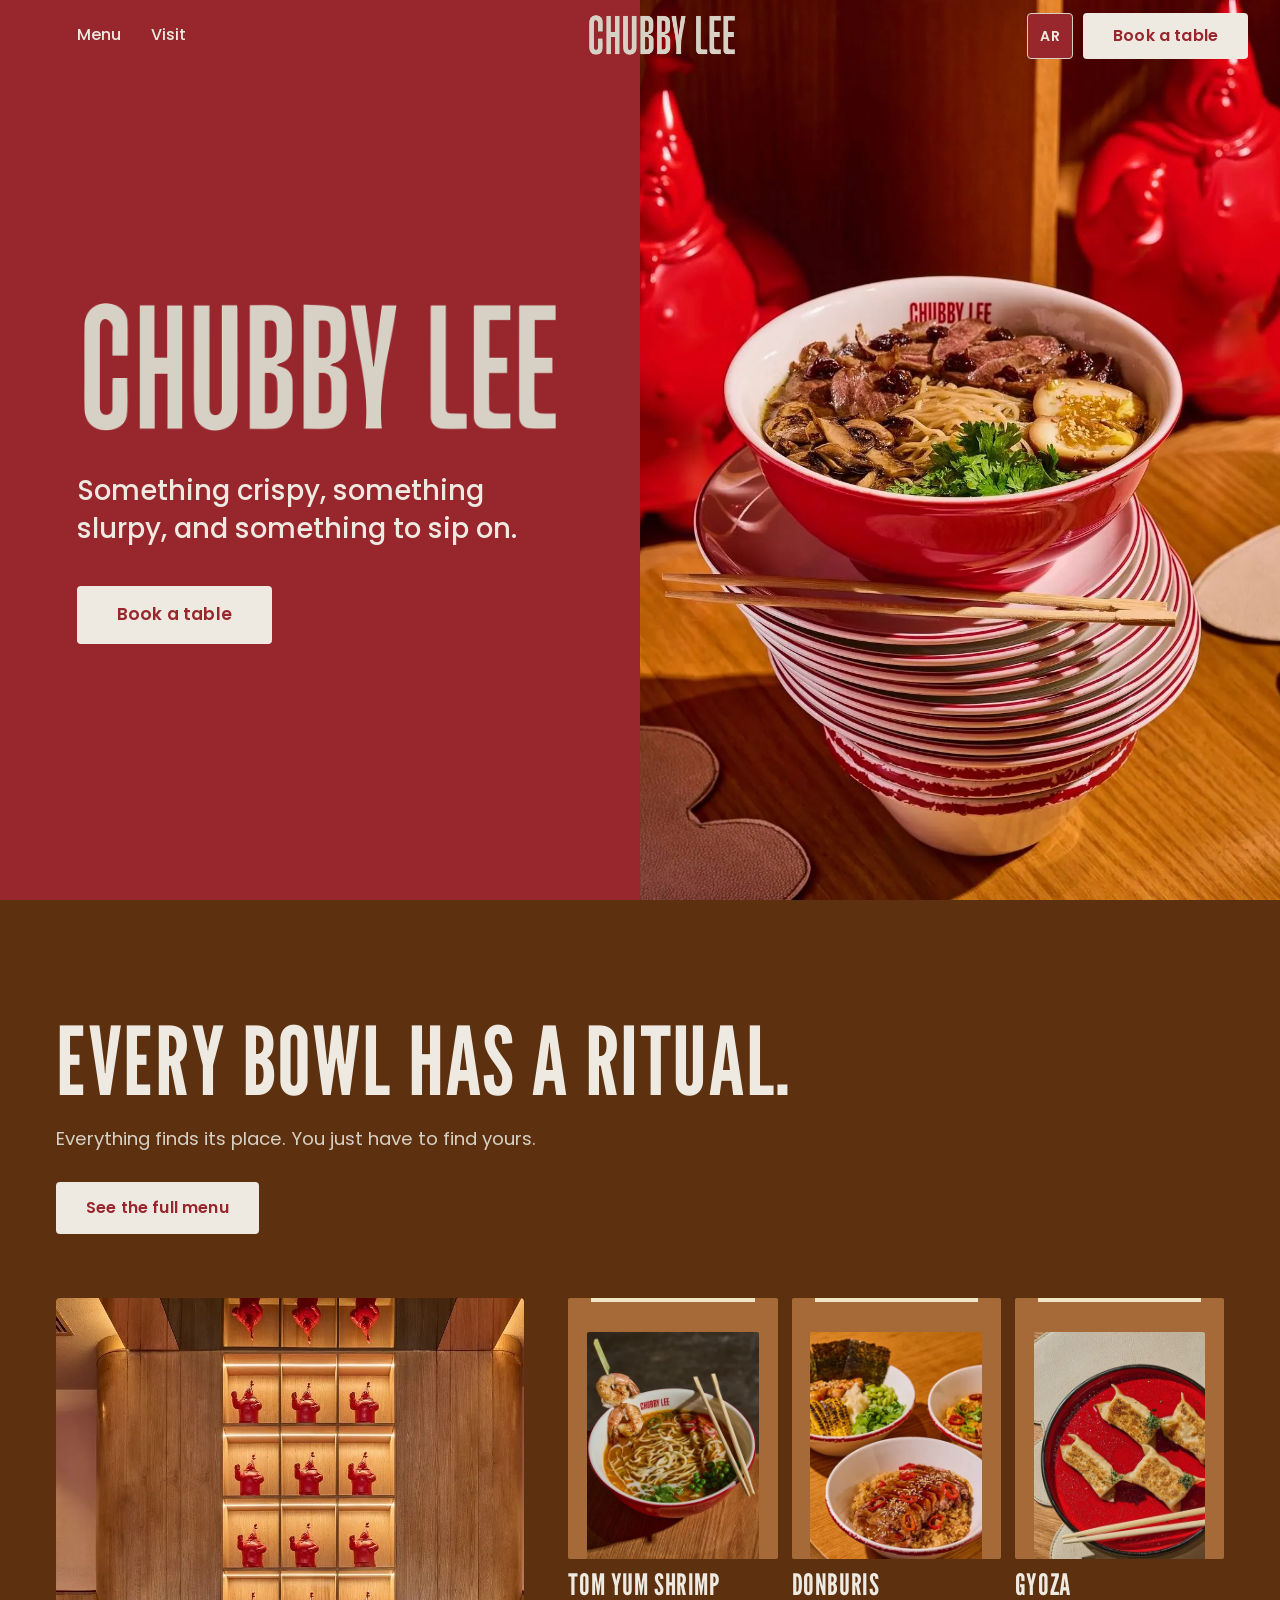
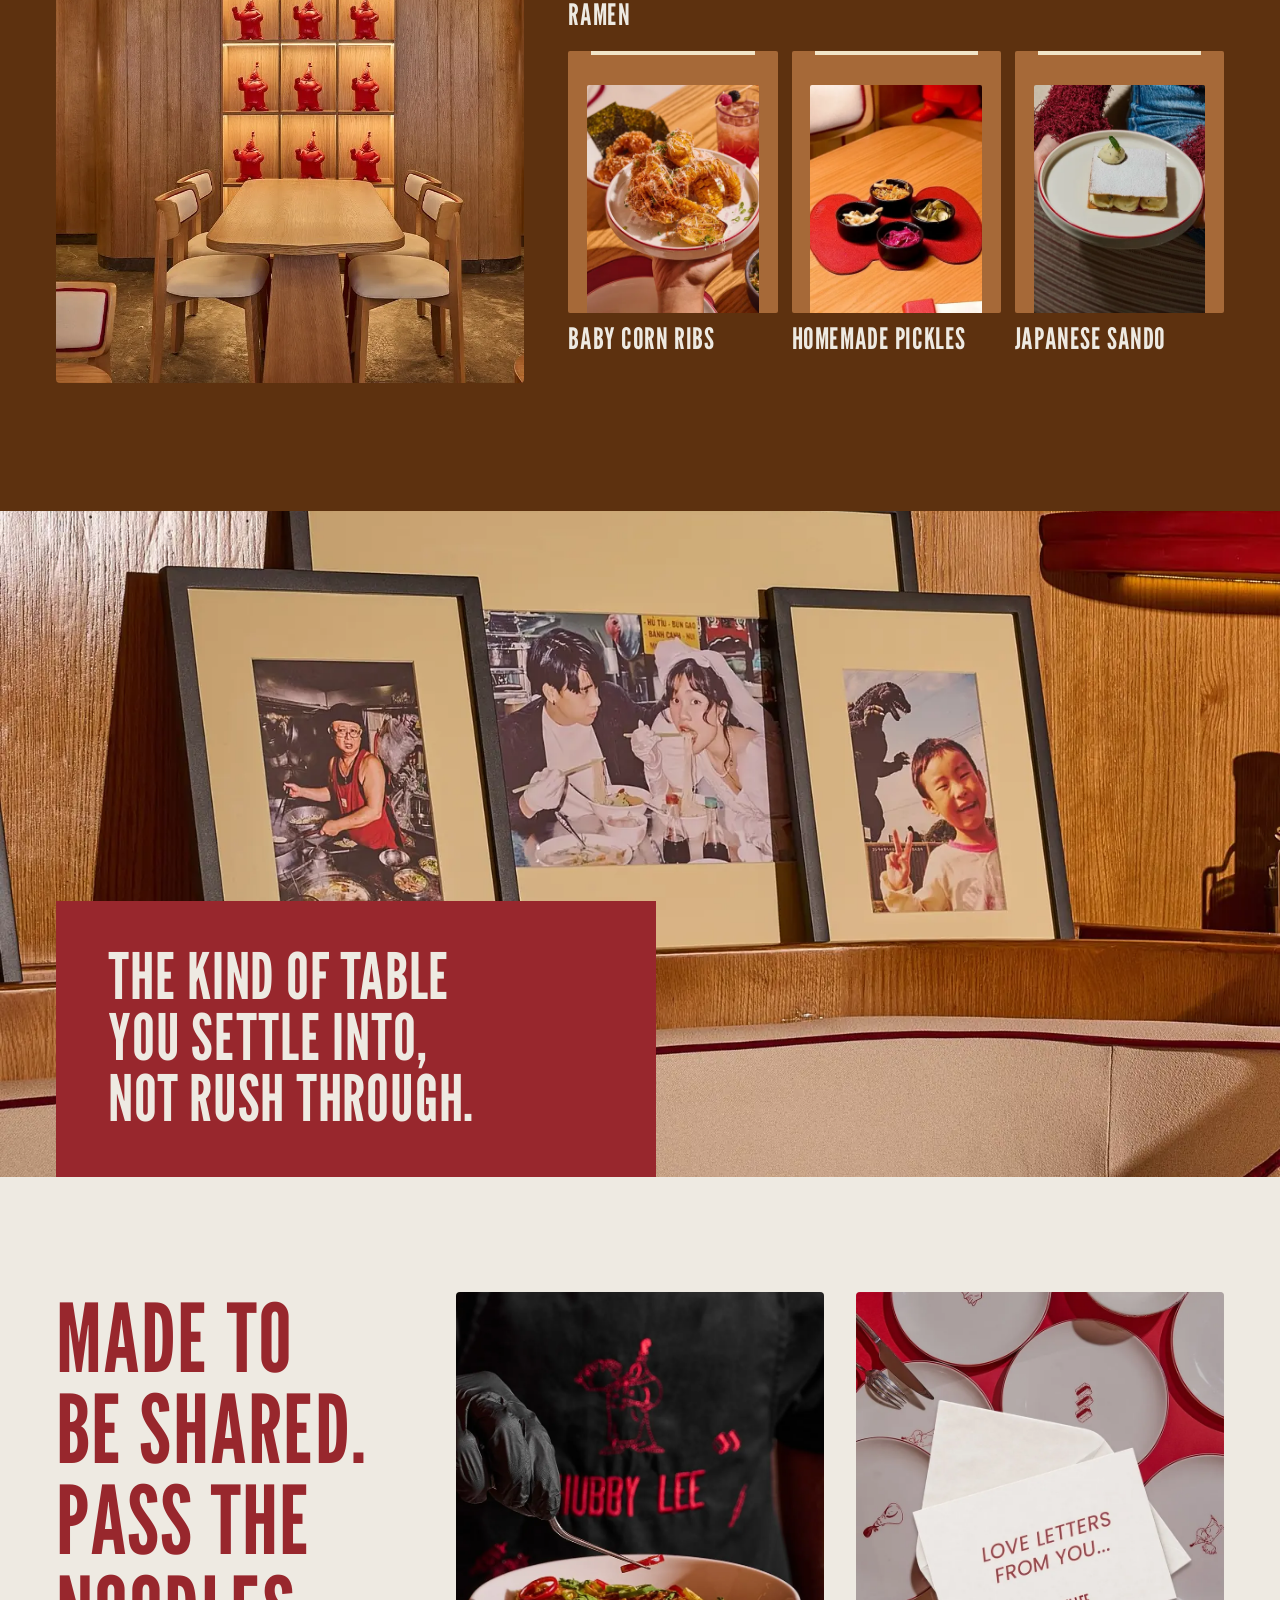
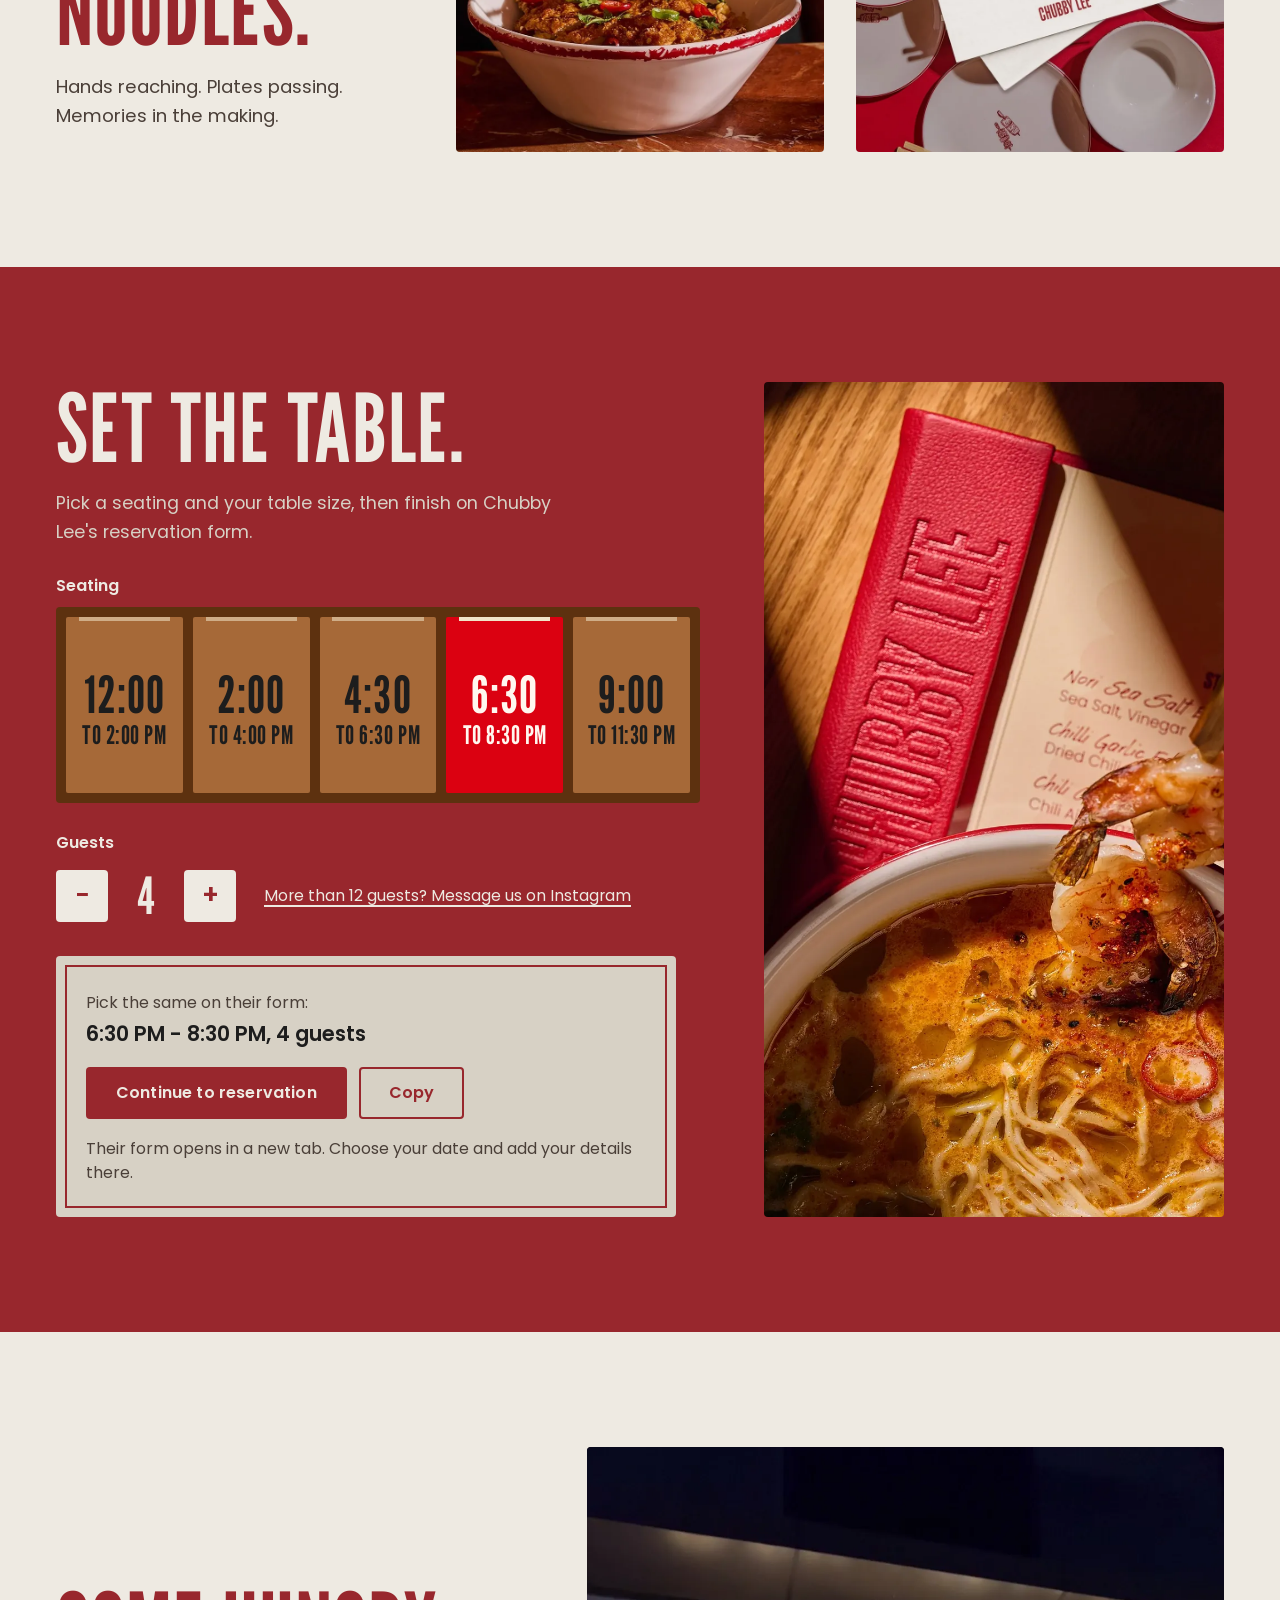
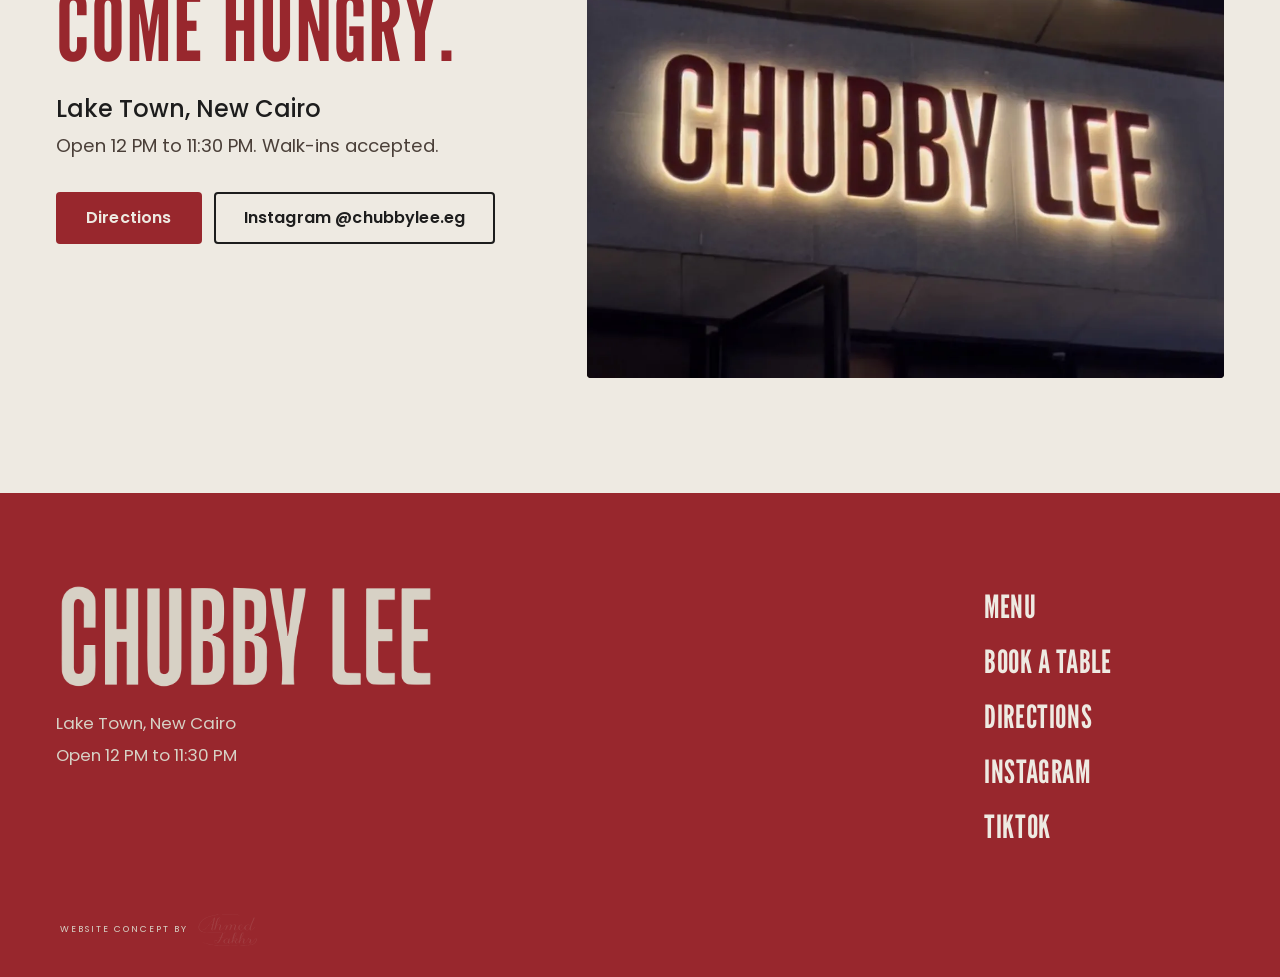
==== index.html @ 0c19d3e8 "Chubby Lee website concept Co-Authored-By: Claude Opus 5.5 <noreply@anthropic.com> Claude-Session: h" ====
<!doctype html>
<html lang="en">
<head>
<meta charset="utf-8">
<meta name="viewport" content="width=device-width,initial-scale=1,minimum-scale=1">
<title>Chubby Lee | Asian restaurant in Lake Town, New Cairo</title>
<meta name="description" content="Ramen, donburis, gyoza and more beside a lit wall of red figurines in Lake Town, New Cairo. See the menu and book a table.">
<meta name="theme-color" content="#98272D">
<link rel="canonical" href="https://ahmedfakhr1.github.io/chubbylee-preview/">
<link rel="icon" href="img/icon.png" type="image/png">
<link rel="apple-touch-icon" href="img/apple-touch-icon.png">
<meta property="og:type" content="website">
<meta property="og:site_name" content="Chubby Lee">
<meta property="og:title" content="Chubby Lee | Asian restaurant in Lake Town, New Cairo">
<meta property="og:description" content="Ramen, donburis, gyoza and more beside a lit wall of red figurines in Lake Town, New Cairo. See the menu and book a table.">
<meta property="og:url" content="https://ahmedfakhr1.github.io/chubbylee-preview/">
<meta property="og:image" content="https://ahmedfakhr1.github.io/chubbylee-preview/img/og.jpg">
<meta property="og:image:width" content="1200">
<meta property="og:image:height" content="630">
<meta name="twitter:card" content="summary_large_image">
<link rel="preload" href="fonts/caveat-2ddf82.woff2" as="font" type="font/woff2" crossorigin>
<link rel="preload" href="fonts/league-gothic-f94aa8.woff2" as="font" type="font/woff2" crossorigin>
<link rel="preload" href="fonts/poppins-178956.woff2" as="font" type="font/woff2" crossorigin>
<link rel="preload" href="fonts/poppins-5a6413.woff2" as="font" type="font/woff2" crossorigin>
<link rel="preload" href="fonts/poppins-fd1924.woff2" as="font" type="font/woff2" crossorigin>
<link rel="preload" as="image" href="img/hero.webp" type="image/webp" fetchpriority="high">
<script type="application/ld+json">{"@context": "https://schema.org", "@type": "Restaurant", "name": "Chubby Lee", "description": "Asian restaurant in Lake Town, New Cairo, built around a lit wall of red figurines. Ramen, donburis, gyoza, sandos and desserts.", "url": "https://ahmedfakhr1.github.io/chubbylee-preview/", "image": "https://ahmedfakhr1.github.io/chubbylee-preview/img/og.jpg", "logo": "https://ahmedfakhr1.github.io/chubbylee-preview/img/logo-red.png", "servesCuisine": "Asian", "hasMenu": "https://ahmedfakhr1.github.io/chubbylee-preview/menu.html", "acceptsReservations": "https://linktr.ee/ChubbyLeeEg", "address": {"@type": "PostalAddress", "streetAddress": "Lake Town", "addressLocality": "New Cairo", "addressCountry": "EG"}, "geo": {"@type": "GeoCoordinates", "latitude": 30.02664, "longitude": 31.53906}, "hasMap": "https://maps.app.goo.gl/s7n27jjWuFKzt7Va6", "sameAs": ["https://www.instagram.com/chubbylee.eg/", "https://www.tiktok.com/@chubbylee.eg", "https://linktr.ee/ChubbyLeeEg"]}</script>
<style>html.fl body{opacity:0}body{transition:opacity .25s ease}</style>
<link rel="stylesheet" href="fonts.css?v=1">
<link rel="stylesheet" href="site.css?v=1">
<script>(function(){var d=document,h=d.documentElement;h.classList.add("fl","js");var done=function(){h.classList.remove("fl")};setTimeout(done,1200);if(d.fonts&&d.fonts.load){Promise.all(["1em \"League Gothic\"", "400 1em Poppins", "500 1em Poppins", "600 1em Poppins", "600 1em Caveat"].map(function(f){return d.fonts.load(f)})).then(done,done)}else{done()}})();</script>
<script src="app.js?v=1" defer></script>
</head>
<body class="home" id="top">
<a class="skip" href="#main">Skip to content</a>
<header class="hdr hdr-home" id="hdr">
  <div class="hdr-in">
    <nav class="hdr-nav" aria-label="Main">
      <a href="menu.html">Menu</a>
      <a href="#visit">Visit</a>
    </nav>
    <a class="hdr-logo" href="#top" aria-label="Chubby Lee, home"><img src="img/logo-cream.png" alt="Chubby Lee" width="1100" height="321"></a>
    <div class="hdr-end">
      <button class="chip-btn ar-btn" type="button" aria-haspopup="dialog">AR</button>
      <a class="btn btn-cream hdr-book" href="#book">Book a table</a>
      <button class="chip-btn burger" type="button" aria-label="Open menu" aria-expanded="false" aria-controls="drawer"><span></span><span></span><span></span></button>
    </div>
  </div>
</header>
<div class="drawer" id="drawer" inert aria-label="Menu">
  <button class="chip-btn drawer-x" type="button" aria-label="Close menu">&times;</button>
  <nav class="drawer-nav" aria-label="Menu links">
    <a href="menu.html">Menu</a>
    <a href="#book">Book a table</a>
    <a href="#visit">Visit</a>
    <a href="https://maps.app.goo.gl/s7n27jjWuFKzt7Va6" target="_blank" rel="noopener">Directions</a>
    <a href="https://www.instagram.com/chubbylee.eg/" target="_blank" rel="noopener">Instagram</a>
  </nav>
</div>
<dialog class="ar-dialog" id="ar-dialog" aria-labelledby="ar-msg">
  <p id="ar-msg">Arabic is not in this preview, it will be live in the final version.</p>
  <button class="btn btn-brick" type="button" data-close>OK</button>
</dialog>

<main id="main">

<section class="hero" aria-label="Chubby Lee">
  <div class="hero-copy">
    <h1 class="hero-h1"><img class="hero-logo" src="img/logo-cream.png" alt="Chubby Lee" width="1100" height="321"></h1>
    <p class="hero-line">Something crispy, something slurpy, and something to sip on.</p>
    <a class="btn btn-cream" href="#book">Book a table</a>
  </div>
  <div class="hero-photo"><img src="img/hero.webp" alt="Beef Ramen in a red Chubby Lee bowl on a stack of plates, between two red figurines" width="1152" height="1440" fetchpriority="high"></div>
</section>

<section class="wall" id="wall" aria-labelledby="wall-h">
  <div class="wrap">
    <div class="wall-head">
      <h2 id="wall-h">Every bowl has a ritual.</h2>
      <p>Everything finds its place. You just have to find yours.</p>
      <a class="btn btn-cream" href="menu.html">See the full menu</a>
    </div>
    <div class="wall-grid">
      <figure class="wall-photo"><img src="img/wall.webp" alt="The tall oak shelf wall, a red figurine lit in every cubby, above a long oak table" width="840" height="1200" loading="lazy"></figure>
      <div class="shelf" id="shelf">
      <a class="cubby" href="menu.html#ramens" style="--i:0">
        <span class="cubby-box"><img src="img/cubby-ramen.webp" alt="Tom Yum Shrimp Ramen in a red Chubby Lee bowl" width="400" height="500" loading="lazy"><i class="led" aria-hidden="true"></i></span>
        <span class="cubby-name">Tom Yum Shrimp Ramen</span>
      </a>
      <a class="cubby" href="menu.html#donburis" style="--i:1">
        <span class="cubby-box"><img src="img/cubby-donburi.webp" alt="Three donburis in red-rimmed bowls" width="400" height="500" loading="lazy"><i class="led" aria-hidden="true"></i></span>
        <span class="cubby-name">Donburis</span>
      </a>
      <a class="cubby" href="menu.html#gyoza" style="--i:2">
        <span class="cubby-box"><img src="img/cubby-gyoza.webp" alt="Seared gyoza on a red plate" width="400" height="500" loading="lazy"><i class="led" aria-hidden="true"></i></span>
        <span class="cubby-name">Gyoza</span>
      </a>
      <a class="cubby" href="menu.html#starters" style="--i:3">
        <span class="cubby-box"><img src="img/cubby-corn.webp" alt="Baby Corn Ribs with parmesan" width="400" height="500" loading="lazy"><i class="led" aria-hidden="true"></i></span>
        <span class="cubby-name">Baby Corn Ribs</span>
      </a>
      <a class="cubby" href="menu.html#pickles" style="--i:4">
        <span class="cubby-box"><img src="img/cubby-pickles.webp" alt="Four homemade pickles on a red placemat" width="400" height="500" loading="lazy"><i class="led" aria-hidden="true"></i></span>
        <span class="cubby-name">Homemade Pickles</span>
      </a>
      <a class="cubby" href="menu.html#desserts" style="--i:5">
        <span class="cubby-box"><img src="img/cubby-sando.webp" alt="The Japanese Sando on a red-rimmed plate" width="400" height="500" loading="lazy"><i class="led" aria-hidden="true"></i></span>
        <span class="cubby-name">Japanese Sando</span>
      </a>
      </div>
    </div>
  </div>
</section>

<section class="band" aria-labelledby="band-h">
  <img src="img/band.webp" alt="A cream banquette piped in red, with framed family photos on the oak ledge above it" width="1600" height="1001" loading="lazy">
  <div class="band-quote"><h2 id="band-h">The kind of table you settle into, not rush through.</h2></div>
</section>

<section class="pair" aria-labelledby="pair-h">
  <div class="wrap pair-grid">
    <div class="pair-text">
      <h2 id="pair-h">Made to be shared. Pass the noodles.</h2>
      <p>Hands reaching. Plates passing. Memories in the making.</p>
    </div>
    <figure><img src="img/pair-apron.webp" alt="A chef in a black apron with the red embroidered mascot, plating a donburi in a red-rimmed bowl" width="830" height="1037" loading="lazy"></figure>
    <figure><img src="img/pair-plates.webp" alt="White red-rimmed plates with the line-drawn mascot on a red cloth, and a printed Chubby Lee card" width="830" height="1038" loading="lazy"></figure>
  </div>
</section>

<section class="book" id="book" aria-labelledby="book-h">
  <div class="wrap book-grid">
    <figure class="book-photo"><img src="img/book.webp" alt="Tom Yum Shrimp Ramen beside the red leather Chubby Lee menu" width="880" height="1498" loading="lazy"></figure>
    <div class="book-main">
      <h2 id="book-h">Set the table.</h2>
      <p class="book-lead">Pick a seating and your table size, then finish on Chubby Lee's reservation form.</p>

      <p class="field-label" id="seat-label">Seating</p>
      <div class="seats" role="radiogroup" aria-labelledby="seat-label" id="seats">
        <button class="seat" type="button" role="radio" aria-checked="false" tabindex="-1" data-seat="12:00 PM - 2:00 PM"><i class="led" aria-hidden="true"></i><span class="seat-a">12:00</span><span class="seat-b">to 2:00 PM</span></button>
        <button class="seat" type="button" role="radio" aria-checked="false" tabindex="-1" data-seat="2:00 PM - 4:00 PM"><i class="led" aria-hidden="true"></i><span class="seat-a">2:00</span><span class="seat-b">to 4:00 PM</span></button>
        <button class="seat" type="button" role="radio" aria-checked="false" tabindex="-1" data-seat="4:30 PM - 6:30 PM"><i class="led" aria-hidden="true"></i><span class="seat-a">4:30</span><span class="seat-b">to 6:30 PM</span></button>
        <button class="seat" type="button" role="radio" aria-checked="true" tabindex="0" data-seat="6:30 PM - 8:30 PM"><i class="led" aria-hidden="true"></i><span class="seat-a">6:30</span><span class="seat-b">to 8:30 PM</span></button>
        <button class="seat" type="button" role="radio" aria-checked="false" tabindex="-1" data-seat="9:00 PM - 11:30 PM"><i class="led" aria-hidden="true"></i><span class="seat-a">9:00</span><span class="seat-b">to 11:30 PM</span></button>
      </div>

      <div class="guest-row">
        <p class="field-label" id="guest-label">Guests</p>
        <div class="stepper" role="group" aria-labelledby="guest-label">
          <button type="button" class="step" id="g-minus" aria-label="Fewer guests">&minus;</button>
          <output id="g-out" aria-live="polite">4</output>
          <button type="button" class="step" id="g-plus" aria-label="More guests">+</button>
        </div>
        <a class="dm-link" href="https://ig.me/m/chubbylee.eg" target="_blank" rel="noopener">More than 12 guests? Message us on Instagram</a>
      </div>

      <div class="summary">
        <p class="summary-lead">Pick the same on their form:</p>
        <p class="summary-pick"><strong id="sum">6:30 PM - 8:30 PM, 4 guests</strong></p>
        <div class="summary-actions">
          <a class="btn btn-brick" id="go" href="https://linktr.ee/ChubbyLeeEg" target="_blank" rel="noopener">Continue to reservation</a>
          <button class="btn btn-line" id="copy" type="button">Copy</button>
        </div>
        <p class="summary-note">Their form opens in a new tab. Choose your date and add your details there.</p>
      </div>
    </div>
  </div>
</section>

<section class="visit" id="visit" aria-labelledby="visit-h">
  <div class="wrap visit-grid">
    <div class="visit-text">
      <h2 id="visit-h">Come hungry.</h2>
      <p class="visit-where">Lake Town, New Cairo</p>
      <p class="visit-hours">Open 12 PM to 11:30 PM. Walk-ins accepted.</p>
      <div class="visit-actions">
        <a class="btn btn-brick" href="https://maps.app.goo.gl/s7n27jjWuFKzt7Va6" target="_blank" rel="noopener">Directions</a>
        <a class="btn btn-line-dark" href="https://www.instagram.com/chubbylee.eg/" target="_blank" rel="noopener">Instagram @chubbylee.eg</a>
      </div>
    </div>
    <figure class="visit-photo"><img src="img/visit.webp" alt="The back-lit Chubby Lee sign over the entrance at night" width="1154" height="952" loading="lazy"></figure>
  </div>
</section>

</main>
<footer class="foot" id="foot">
  <div class="wrap foot-in">
    <div class="foot-top">
    <div class="foot-brand">
      <img class="foot-logo" src="img/logo-cream.png" alt="Chubby Lee" width="1100" height="321" loading="lazy">
      <p class="foot-line">Lake Town, New Cairo</p>
      <p class="foot-line">Open 12 PM to 11:30 PM</p>
    </div>
    <nav class="foot-links" aria-label="Footer">
      <a href="menu.html">Menu</a>
      <a href="index.html#book">Book a table</a>
      <a href="https://maps.app.goo.gl/s7n27jjWuFKzt7Va6" target="_blank" rel="noopener">Directions</a>
      <a href="https://www.instagram.com/chubbylee.eg/" target="_blank" rel="noopener">Instagram</a>
      <a href="https://www.tiktok.com/@chubbylee.eg" target="_blank" rel="noopener">TikTok</a>
    </nav>
    </div>
    <p class="credit"><a class="sig" href="https://ahmedfakhr1.github.io/" rel="noopener" title="Website concept by Ahmed Fakhreldin"><span class="sig-by">Website concept by</span><span class="sr">Ahmed Fakhreldin</span><svg viewBox="-16 -123 301 172" aria-hidden="true" focusable="false"><defs><mask id="sig-pen" maskUnits="userSpaceOnUse" x="-80" y="-180" width="760" height="300"><g class="pen"><path pathLength="1" style="animation-delay:0.10s;animation-duration:0.32s" d="M8.2 -39l2 1.2 1.2 0.4 1.4 0.1 1.6-0.3 1.7-0.7 2-1.2 5.2-4.7 7-8 8.4-10.2 8.6-11 16.8-22.7 1.8-2 0.9-0.2 -0.1 1.7 -1.2 6.4 -3.2 14.3 -2.4 10.5 -5.3 21.1 -0.4 2.1 -0.1 2.6 0.6 1.9 1.5 1 1.1 0.1 2.6-0.4 1.5-0.8 3.2-2.7 4.9-5.5"/><path pathLength="1" style="animation-delay:0.50s;animation-duration:0.05s" d="M35.4 -60.5l6.3-1.4 7.3-1 7-0.4 6.6 0.3"/><path pathLength="1" style="animation-delay:0.64s;animation-duration:0.51s" d="M70.1 -51.5l11.6-15.7 6.3-9.3 3.1-5.2 2.8-6.3 1.6-5.6 0-2.1 -0.4-1.7 -0.8-1.3 -1.4-0.5 -1.9 0.2 -2.2 1.1 -2 1.6 -1.7 2 -1.4 2.5 -1.4 3.4 -3.2 9.4 -3.6 12.8 -3.9 16.2 -1.6 7.5 -0.3 2.9 5.3-10.1 4.2-5.8 2.6-3.1 2.5-2.3 2.4-1.4 2.3-0.9 2.3-0.4 2.3 0 1.8 0.4 1.3 0.9 0.9 1.3 0.4 1.7 -0.1 2.1 -0.5 2.6 -3.4 9.2 -0.6 2.6 0 2.1 0.4 1.7 0.8 1.3 1.1 0.9 1.1 0.4 1.2 0 1.6-0.4 4.3-2 3.2-2.3 3.7-4.3 10.3-13.2 2.5-2.3 2.5-1.4 2-0.6 1.5 0.3 1.1 1 0.6 1.2 0.1 1.1 -0.3 1.6 -3.8 11.2 -4.2 10.1"/><path pathLength="1" style="animation-delay:1.22s;animation-duration:0.12s" d="M127 -45.5l4.4-6.9 2.3-3.1 2.6-3.1 2.5-2.3 2.4-1.4 2.4-0.9 2.3-0.4 2.2 0 1.8 0.4 1.4 0.9 0.8 1.1 0.5 1.2 0 1.1 -3 9.6 -5.3 12.9"/><path pathLength="1" style="animation-delay:1.42s;animation-duration:0.17s" d="M148.2 -45.5l4.4-6.9 4.9-6.2 2.5-2.3 2.4-1.4 2.4-0.9 2.3-0.4 2.2 0 1.8 0.4 1.4 0.9 0.8 1.3 0.4 1.7 0 2.1 -0.6 2.6 -3.4 9.2 -0.5 2.6 -0.1 2.1 0.4 1.7 0.9 1.3 1 0.9 1.1 0.4 1.2 0 1.6-0.4 4.3-2 1.8-1.2 1.4-1.1 1.6-1.7 6.9-8.7"/><path pathLength="1" style="animation-delay:1.67s;animation-duration:0.18s" d="M193.4 -42.4l6.3-3.2 1.5-1.2 2.6-3 2.4-4.4 0.7-2.2 0.2-2.3 -0.3-1.8 -0.7-1.4 -1-1 -1.1-0.6 -2.6 0.1 -4.2 1.9 -2 1.6 -1.6 1.9 -1.2 2.5 -0.9 2.8 -0.5 6.4 0.5 2.7 0.9 2.3 1.4 1.8 1.8 1.4 2.2 1 2.2 0.6 2.3 0.1 2.3-0.2 4.6-1.8 3.5-2.3 1.4-1.4 7.5-9.4"/><path pathLength="1" style="animation-delay:1.93s;animation-duration:0.43s" d="M249.1 -54.5l-1.7-4.2 -1.3-1.8 -1.9-1.4 -2.2-1 -2.2-0.6 -4.5 0.1 -4.7 1.8 -3.5 2.3 -2.6 3 -2.4 4.4 -0.7 2.3 -0.2 2.3 0.2 2.2 0.6 2.3 1.1 2.1 1.5 1.7 2 1.3 2.2 0.9 2.2 0.4 2.3 0 2.3-0.4 2.4-0.9 2.3-1.3 1.8-1.7 1.5-2.1 3.3-6.8 20.5-46.9 -13.8 32.1 -1.4 4 -1.7 5.3 -2.2 9.4 -0.3 3.4 0.1 2.5 0.7 1.7 2.1 1.6 2.6-0.1 4.2-1.8 3.5-2.3 1.4-1.4 7.5-9.4"/><path pathLength="1" style="animation-delay:2.43s;animation-duration:0.74s" d="M193.3 -110.5l-6.7-2.7 -5.3-1.3 -7.1-1.1 -8.9-0.8 -11.2-0.6 -13.4-0.3 -14.7 0.2 -15.2 0.6 -15.7 1.1 -15.1 1.8 -14.3 2.4 -13.4 3 -11.9 3.4 -10.6 4 -9.5 4.7 -8.4 5.5 -7.4 6.4 -6 6.9 -4.7 7.5 -3.3 7.4 -2 6.2 -0.5 4.9 0.6 4.6 1.5 4.7 2.5 4.7 3.6 4 4.7 3 5.9 2.3 7.5 1.7 9.1 1.1 21.4 1.4 22.1 0.5 8.8 0 18.6-0.6 4.3 0.1 11.3 2 3.1 0.3 2.8-0.1 2.5-0.5 4.5-2"/><path pathLength="1" style="animation-delay:3.25s;animation-duration:0.19s" d="M109.7 -21.5l-7.4 18.7 -5 11.6 -2.4 4.9 -4.6 7.4 -2.2 2.7 -2.2 2 -2 1.5 -4.1 2.1 -2 0.5 -1.9 0.1 -2-0.2 -1.8-0.6 -1.8-1 -1.5-1.3 -1-1.7 -0.9-3.9 0-1.9 0.4-1.7 0.8-1.3 1-1 1.4-0.6 1.8-0.3 3.8 0.6 3.9 2"/><path pathLength="1" style="animation-delay:3.52s;animation-duration:0.04s" d="M89.3 1.7l23.2 0"/><path pathLength="1" style="animation-delay:3.64s;animation-duration:1.68s" d="M139.5 14.5l-1.4-3.5 -1.2-1.5 -1.6-1.2 -1.8-0.9 -1.9-0.5 -1.9-0.1 -4 0.9 -3.6 1.9 -2.4 2 -1.1 1.5 -2.1 3.7 -0.5 1.9 -0.2 2 0.7 3.8 0.9 1.8 1.3 1.5 1.7 1.1 3.8 1.1 1.9 0 4-1.1 1.9-1.1 1.6-1.5 1.2-1.8 5.8-12.4 1.1-1.8 -2.7 10.6 -0.4 3.1 0 2.5 0.4 1.6 0.9 1.1 0.9 0.6 0.9 0.2 2.6-0.6 3.7-1.8 2.6-2 1.5-1.7 11.1-14.5 8.7-12.5 2.9-4.7 3.4-7.8 0.6-2.3 0.2-2 -0.2-1.5 -0.6-1.2 -1-0.8 -1.5 0 -1.9 0.8 -1.8 1.2 -1.4 1.5 -1.3 2 -2.5 6 -2.8 9 -3.1 11.8 -3.3 14.2 -0.6 3.8 0.5-0.3 1.2-2.8 2.4-4.4 5.4-7.5 2.2-2.2 2.1-1.4 2-0.9 2-0.5 1.9-0.1 1.7 0.3 1.2 0.6 0.9 0.9 0.5 1.4 0 1.6 -0.4 1.9 -1.1 1.4 -1.8 1.1 -2.2 0.7 -2.6 0.4 -2.7 0.1 -1.1 0.3 2.3 2 1.3 1.9 2.3 6.7 0.9 1.1 0.9 0.6 1 0.2 1.1-0.1 1.5-0.5 3.6-1.8 1.5-1 2.6-2.7 8.6-11.1 5.5-7.5 7.5-11 3.6-7.3 1.6-4.9 0.2-2 -0.2-1.5 -0.6-1.2 -1.1-0.8 -1.4 0 -1.9 0.8 -1.8 1.2 -1.5 1.5 -1.2 2 -1.2 2.7 -2.7 7.4 -3 10.4 -3.2 13.3 -2.3 11 0.6-0.3 2.4-5.2 2.6-4.2 4-5.3 2.1-2.2 2.1-1.4 2-0.9 2-0.5 2-0.1 1.6 0.3 1.3 0.6 0.9 0.9 0.4 1.4 0.1 1.6 -0.3 2.1 -0.7 2.4 -2.2 5.4 -0.7 4.3 0.2 1.5 0.6 1.2 0.8 0.9 1 0.5 2.2-0.1 1.6-0.6 3.6-1.9 2.5-2.2 8.2-10.4 6.4-9 0.5 0 -0.1 1.4 0.6 1.5 1.8 0.7 2.6 0.1 2.2 0.4 1.4 0.7 0.7 1.1 0.3 1.5 0 1.8 -1.3 4.7 -2 4.9 -0.4 2.4 1.1 2 0.9 0.7 1 0.4 1 0 3.1-1.1 3.5-2 1.1-0.9 3.2-3.6 7.8-10.4 3.6-3.6 1.8-1.2 1.7-0.5 1.7 0 1.3 0.6 0.8 1.3 0.4 1.8 -0.2 2.4 -0.9 2.8 -1.6 3.5 -2.6 4.3 -3.6 4.8 -4.6 4 -5.8 2.9 -7.4 2.1 -9.5 1.7 -11.8 1.3 -12 1 -22.3 1.3 -15 0.3 -19.5 0 -41.7-0.7 -17.8-0.7 -16-0.9 -14.4-1.1 -12.7-1.3 -11.4-1.6 -10.4-1.7 -9.1-1.9 -8.1-2.1 -14.5-4.8"/></g></mask><g id="sig-ink"><path d="M7.8 -38.4l0 0.5 0.6 0.6 1.4-2.2 -0.7-0.3 -0.5 0.2zM8.2 -37.5l1 0.5 1.5 0.3 0.5-1.7 -1.6-1.2zM10.2 -36.7l3.2-0.1 -0.2-1.2 -1.3-0.1 -1-0.5zM12.8 -36.7l1.7-0.3 1.9-0.8 -0.6-1 -1.6 0.6 -1.4 0.2zM15.8 -37.5l2.6-1.5 1.6-1.2 -0.8-0.9 -2.1 1.5 -1.8 1zM19.2 -39.5l2.5-2.3 3.1-3.2 -0.9-0.8 -5.5 5.3zM23.7 -43.8l7.1-8.1 -0.9-0.7 -7.1 8zM29.5 -50.4l8.2-9.9 -0.9-0.7 -8.2 9.9zM36.3 -58.5l8.6-10.8 -1-0.8 -8.6 10.8zM43.4 -67.5l8.5-11 -1-0.7 -8.4 11zM50.5 -76.7l7.5-10.3 -1-0.7 -7.4 10.2zM56.9 -85.3l6.1-8.4 -1-0.7 -6.1 8.4zM62.1 -92.5l4.3-5.5 -0.9-0.7 -4.4 5.5zM65.9 -97.3l1.7-2.3 -0.6-0.6 -2 2.1zM66.1 -100.2l-0.9 0.2 -0.8 1.5 5.2 0.9 -0.3-1.8 -0.8-0.4zM64.6 -99l-0.7 1.9 -0.5 2.7 5.7 1.2 0.5-2.9 0-2.1zM63.5 -95.4l-1.5 7.5 5.7 1.3 1.6-7.7zM62.3 -89.4l-2.1 9.5 5.7 1.3 2.1-9.5zM60.6 -81.6l-2.3 10.3 5.6 1.3 2.4-10.3zM58.7 -73l-2.5 10.4 5.6 1.4 2.5-10.5zM56.6 -64.3l-2.4 9.9 5.6 1.4 2.4-10zM54.6 -55.9l-2 8 5.5 1.4 2.1-8.1zM52.9 -49.1l-1.4 5.7 5.7 1.1 1.2-5.4zM51.6 -44.1l-0.5 3.7 5.9 0 0.3-2.5zM51.1 -41l0.1 1.7 0.6 1.6 5.1-1.7 0.1-1.3zM51.5 -38.2l1 1.4 1.6 0.8 2.9-3.5zM53.5 -36.2l1.1 0.3 1.8 0 0.3-1.5 -0.5-0.7 0.1-0.7zM56 -35.9l2.6-0.2 -0.2-1.2 -1.1 0.1 -0.8-0.4zM58.1 -36l1.5-0.3 1.5-0.7 -0.5-1 -1.4 0.6 -1.2 0.2zM60.6 -36.7l3.3-2.3 -0.8-0.9 -3 2.1zM63.3 -38.5l3.5-3.3 -0.9-0.9 -3.3 3.3zM66.2 -41.2l3-3.6 -0.8-0.7 -3.1 3.5zM68.8 -44.4l1-1.4 -0.7-0.4 -1.1 1.1z"/><path d="M35.4 -60.1l3.1-0.5 -0.3-1.2 -2.9 0.9zM37.6 -60.4l6.6-1.3 -0.2-1.2 -6.6 1.3zM43 -61.5l7.3-1 -0.1-1.2 -7.4 1zM49 -62.3l7-0.4 0-1.3 -7.1 0.5zM55 -62.7l5.7 0.2 0.1-1.2 -5.9-0.2zM60 -62.5l1.8 0.1 0.8-0.2 -0.1-0.9 -2.5-0.3z"/><path d="M70.4 -51.3l2.4-2.9 -0.9-0.6 -2.1 3.1zM72.1 -53.3l5.3-6.9 -1-0.8 -5.2 7zM76.4 -58.8l7.1-10 -1-0.7 -7.1 9.9zM82.2 -66.9l6.3-9.2 -1-0.7 -6.3 9.2zM87.7 -75l3.4-5.5 -1-0.6 -3.4 5.5zM90.7 -79.7l2.9-5.9 -1.2-0.4 -2.8 5.7zM93.1 -84.4l2.4-6.4 -1.1-0.4 -2.4 6.2zM95.2 -89.9l0.7-2.7 0.3-2.4 -1.2 0 -0.2 2.1 -0.7 2.7zM96.2 -94.3l-0.1-2.1 -0.7-1.8 -1 0.6 0.5 1.4 0 1.8zM95.7 -97.6l-1-1.5 -1.7-0.8 -0.1 1.3 1 0.4 0.7 1zM93.6 -99.8l-2-0.2 -2.6 0.6 1.1 2.2 1.8-1.1 1.3-0.2zM89.9 -99.6l-2.7 1 -2.6 1.6 3.1 2.6 1.2-1.8 1.8-1.5zM85.4 -97.6l-2.2 2 -1.8 2.7 4.6 2.3 2.1-4.4zM82 -93.9l-1.7 3.3 -1.7 4.1 5.2 1.8 2.6-6.9zM79.2 -88l-3.4 10.1 5.4 1.6 3.1-9.8zM76.4 -79.8l-3.7 12.9 5.6 1.4 3.4-12.7zM73.4 -69.3l-3.9 15.7 5.6 1.3 3.8-15.5zM70.1 -56.4l-1.2 5.8 -1.8 9.9 4.6 1.1 4.1-15.5zM67.4 -42.6l-0.6 4.7 0.1 0.8 0.5 0.5 2.3 0.5 0.6-0.3 0.9-1.8 1-3.3zM68.9 -36.2l1.4-2.9 -0.9-0.5 -1.2 3.1zM69.9 -38.3l2.8-6.1 -1-0.5 -2.7 6.2zM72.2 -43.4l2.8-5.2 -1-0.6 -2.8 5.4zM74.6 -47.8l3.5-5.2 -1-0.7 -3.5 5.3zM77.4 -52l4.8-6.2 -0.9-0.8 -4.9 6.3zM81.4 -57.3l2.4-2.5 2.4-1.6 -0.6-1.1 -2.6 1.8 -2.6 2.6zM85.4 -61l2.3-1.1 2.2-0.7 -0.2-1.2 -2.5 0.8 -2.5 1.2zM89.2 -62.6l2.2-0.4 2.1 0.1 0.1-1.4 -2.3 0.1 -2.4 0.4zM92.8 -63l1.8 0.6 0.8 1 1.8-2.5 -1.4-0.3 -2.9-0.1zM95.2 -61.8l0.2 0.8 -0.2 1.2 5.2-1.5 -1.7-1.9 -2.2-0.9zM95.2 -60l-0.2 2.4 5.8 0.8 0.1-2.8 -1-2.4zM95 -58.2l-0.9 4.6 5.2 1.8 1.1-3.1 0.5-2.9zM94.4 -54.6l-2.4 6.4 5.2 1.8 2.5-6.4zM92.4 -49.3l-1.2 3.2 -0.7 2.9 5.9 0.8 0.3-2.2 0.8-2.8zM90.7 -44.1l-0.3 2.8 0.6 2.6 5.2-1.5 0.2-2.9zM90.6 -39.6l1.3 2.3 1.9 1.3 2.3-2.7 -0.1-0.7 0.2-1.2zM93.2 -36.3l1.8 0.6 1.6 0.1 0.3-1.6 -0.5-0.8 -0.4-1.1zM96.1 -35.6l3-0.5 -0.3-1.1 -1.3 0.2 -0.8-0.4zM98.6 -35.9l4.1-1.6 -0.5-1.1 -3.9 1.5zM101.9 -37.1l4.1-2.4 -0.7-1 -3.9 2.3zM105.5 -39.1l3-2.6 -0.9-0.9 -2.8 2.5zM108 -41.2l4.1-4.8 -1-0.8 -4 4.8zM111.2 -45l5.2-6.7 -0.9-0.7 -5.2 6.7zM115.6 -50.6l5.2-6.7 -1-0.8 -5.2 6.8zM119.9 -56.2l2.5-2.8 2.4-2 -0.7-1 -2.5 2.1 -2.6 2.9zM124 -60.4l2.3-1.4 1.9-0.3 -0.2-1.5 -2.2 0.7 -2.5 1.5zM127.6 -62.2l0.6 0.1 0.7 0.4 0 1 2.9-2.5 -1.5-0.6 -0.8-0.1 -2.2 0.5zM129 -61.1l-0.4 1.7 5.5-1.2 -1.1-1.8 -1.9-1.1zM128.7 -59.6l-0.3 1.2 5.5 1.4 0.5-2.2 -0.6-2.1zM128.5 -59l-1.7 5.8 5.2 1.8 2.1-6.4zM127.2 -54.5l-2.7 8.4 4.6 1.8 3.4-8.5zM124.9 -47.4l-2.5 7.2 3.9 1.7 3.4-7.1zM122.8 -41.2l-0.8 2.6 -0.2 1.5 2.7 1.2 1-1.1 1.3-2.5zM121.7 -37.5l0.4 0.7 2 0.9 0.7-0.2z"/><path d="M127.4 -45.3l1.3-1.8 -1-0.7 -1 2.2zM128.4 -46.6l2.8-4.5 -1-0.7 -2.8 4.6zM130.6 -50.2l4.5-6 -1-0.8 -4.5 6.1zM134.2 -55.1l2.5-3.1 2.5-2.2 -0.8-1 -2.5 2.4 -2.7 3.1zM138.4 -59.8l2.3-1.6 2.3-1 -0.4-1.1 -2.5 1 -2.5 1.8zM142.2 -62.1l2.3-0.7 2.2-0.2 -0.1-1.3 -2.4 0.3 -2.4 0.8zM145.9 -63l2.1 0.1 1.5 0.8 0.8-2.1 -4.5 0zM149.1 -62.4l0.8 1 0.2 1.1 3.6-2.5 -1.9-1.1 -2.2-0.4zM150 -60.6l-0.2 1.2 5.7-0.5 -0.8-2 -1.6-1.3zM149.8 -59.4l-0.4 1.7 5.5 1.6 0.6-2.4 -0.2-2.1zM149.6 -58.4l-2.1 6.7 5.2 1.9 2.4-7.2zM148 -53.2l-3 8.3 5 2 3.2-8.5zM145.5 -46.2l-2.5 6.7 4.5 2 1-1.8 2.1-4.9zM143.2 -40.4l-0.5 2.3 0.1 0.9 2.5 1.3 0.6 0.1 0.4-0.2 1.7-2.3z"/><path d="M148.6 -45.3l1.3-1.9 -0.9-0.5 -1.1 2.1zM149.6 -46.6l2.9-4.5 -1-0.7 -2.9 4.6zM151.9 -50.2l4.4-6 -1-0.8 -4.5 6.1zM155.4 -55.1l2.6-3.1 2.4-2.2 -0.8-1 -2.5 2.4 -2.7 3.1zM159.6 -59.8l2.3-1.6 2.3-1 -0.4-1.1 -2.5 1 -2.5 1.8zM163.4 -62.1l2.3-0.7 2.2-0.2 -0.1-1.3 -2.4 0.3 -2.4 0.8zM167.2 -63l2 0.1 1.5 0.8 0.9-2.1 -4.6 0zM170.3 -62.4l0.8 1 0 1.1 4-2.4 -2.1-1.2 -2.2-0.4zM171.1 -60.6l-0.3 2 5.9-0.1 -0.6-2.6 -0.4-0.7 -1.2-1.2zM170.8 -59.1l-0.4 3.7 5.4 1.5 0.8-2.9 0-2.8zM170.5 -56.2l-0.6 2.6 -1.2 3.1 5 2.1 2.5-6.5zM169.2 -51.6l-2.5 6.5 5.6 1.3 0.7-2.6 1.2-3.1zM167 -46.1l-0.7 2.9 -0.1 2.8 5.8-0.5 0.5-3.7zM166.1 -41.3l0.6 2.6 1.6 2 3.5-2.7 0.2-2zM167.7 -37.3l1.3 1 2.3 0.7 1-2.1 -0.4-1 -0.1-1zM170.8 -35.7l1.6 0.1 1.4-0.2 -0.2-1.2 -0.9-0.2 -0.6-0.8zM173.3 -35.7l3.6-1.1 -0.5-1.1 -1.8 0.7 -1.4 0.2zM176.2 -36.5l4.4-2.2 -0.6-1 -4.3 2.1zM179.9 -38.3l3.4-2.4 -0.9-0.8 -3.1 2.1zM182.8 -40.3l3.4-3.7 -0.9-0.8 -3.3 3.6zM185.5 -43.2l4.6-5.9 -0.9-0.6 -4.6 5.7zM189.4 -48.2l2.2-3.1 -0.6-0.4 -0.2 0.1 -2.3 2.7z"/><path d="M193.6 -42.1l2.1-0.8 -0.5-1 -2 1.1zM195.1 -42.7l4.3-2.1 -0.6-1 -4.2 2.2zM198.7 -44.4l3.3-2.3 -0.8-0.9 -3.1 2.2zM201.6 -46.3l2.7-3.1 -1-0.7 -2.5 2.9zM203.8 -48.8l2.7-4.4 -1.1-0.5 -2.5 4.2zM206.1 -52.4l1-2.3 0.5-2.4 -1.2-0.2 -0.5 2.2 -0.9 2.2zM207.5 -56.3l0.2-2.4 -0.3-2 -1.1 0.4 0.2 1.6 -0.2 2.1zM207.6 -60l-0.6-1.8 -1.2-1.3 -0.8 0.9 0.9 1 0.5 1.4zM206.2 -62.7l-1.1-1 -1.3-0.5 -0.3 1.2 0.9 0.4 1 0.7zM204.2 -64.1l-1.3-0.2 -1.7 0.1 0.5 1.7 1.2-0.5 0.9 0.1zM201.8 -64.3l-4.4 1.2 1.2 2.3 3.6-1.9zM198.3 -63.4l-2.7 1.1 -2.5 1.6 3.1 2.7 1.2-1.8 1.9-1.4zM193.9 -61.3l-2.2 2.1 -1.8 2.7 5 1.9 0.7-2.1 0.9-1.9zM190.4 -57.5l-1.4 3.1 -0.8 3.5 5.9 0.7 1-5.1zM188.4 -52.1l-0.4 3.7 0.2 3.4 5.8-0.7 0.2-5.5zM188.1 -46.1l0.7 3.2 1.4 2.7 4.3-2.3 -0.5-4zM189.7 -41l1.9 2.3 2.5 1.5 1.7-2.6 -0.7-1 -0.7-2.3zM193.2 -37.7l2.6 1.1 2.5 0.6 0.5-1.7 -1.9-1.1 -1.5-1.5zM197.5 -36.2l2.4 0.4 2.4 0.1 -0.1-1.3 -2.1-0.2 -2-0.8zM201.5 -35.7l2.4-0.2 2.4-0.6 -0.4-1.1 -2.2 0.5 -2.2 0.1zM205.5 -36.2l2.4-0.9 2.3-1.2 -0.6-1.1 -2.2 1.2 -2.2 0.8zM209.5 -37.9l3.6-2.4 -0.8-0.9 -3.3 2.2zM212.6 -39.9l3.2-3.3 -0.9-0.8 -3 3.2zM215.2 -42.4l4.5-5.8 -0.9-0.7 -4.5 5.7zM219 -47.2l2.8-3.9 -0.7-0.5 -3 3.7zM221.6 -50.8l0.3-0.5 -0.6-0.4 -0.4 0.3z"/><path d="M249.5 -54.7l-0.6-2 -1.1 0.4 1 1.9zM249.1 -56.2l-1.1-2.8 -1-1.3 -0.9 0.7 0.8 1.2 1.2 2.6zM247.5 -59.7l-1.6-1.8 -2.1-1.4 -0.6 1.1 1.9 1.2 1.4 1.6zM244.5 -62.5l-2.3-1 -2.3-0.6 -0.2 1.2 2.1 0.5 2.1 1zM240.7 -64l-2.4-0.3 -2.4 0.1 0.2 1.4 2.2-0.2 2.1 0.2zM236.7 -64.3l-2.4 0.3 -2.6 0.7 0.9 2 2.1-1.1 2.2-0.5zM232.6 -63.6l-4.8 2 1.6 2.4 3.9-2.5zM228.5 -62l-3.7 2.2 2.8 2.6 0.9-1.2 1.4-1.2zM225.4 -60.2l-1.7 1.4 -1.6 1.9 3.9 2.5 1.9-3.2zM222.6 -57.6l-1.6 2.2 -1.4 2.5 5 2 1.8-4.1zM220 -53.7l-1.2 2.6 -0.5 2.8 5.9 0.4 0.6-3.7zM218.4 -49.2l-0.1 2.8 0.5 2.8 5.5-1.4 -0.1-3.5zM218.5 -44.6l1 2.7 1.7 2.5 3.8-2.6 -0.7-3.6zM220.6 -40.2l2.1 2 2.5 1.3 1.4-2.3 -1.2-1.6 -0.6-1.7zM224.4 -37.2l2.5 0.8 2.5 0.5 0.3-1.5 -1.9-1 -1.7-1.4zM228.6 -36l2.4 0.3 2.4-0.1 -0.1-1.2 -2.2-0.1 -2-0.6zM232.6 -35.7l2.4-0.3 2.4-0.8 -0.4-1.1 -2.3 0.7 -2.2 0.2zM236.6 -36.5l2.5-1 2.2-1.5 -0.8-1 -2 1.4 -2.3 1zM240.6 -38.5l2-1.8 1.6-2.2 -1.1-0.6 -1.4 2 -1.8 1.6zM243.7 -41.7l2.3-4.6 5.1-11.4 -1.1-0.5 -5.1 11.4 -2.3 4.4zM249.1 -53.2l14.7-33.8 -1-0.4 -14.8 33.7zM261.6 -81.9l7.3-17.1 0.3-0.8 -0.7-0.4 -7.9 17.9zM267.8 -100.4l-0.8 0.1 -1.5 2 4.5 1.9 0.4-2.5 -0.5-0.7zM265.9 -99l-2.8 5.8 4.9 2.1 1.4-3.4 0.8-2.7zM263.6 -94.4l-3.5 8.1 4.9 2.1 3.5-8.1zM260.8 -87.8l-3.7 8.5 4.9 2.1 3.7-8.5zM257.7 -80.6l-3.2 7.5 4.9 2.1 3.2-7.5zM255 -74.2l-2.6 5.9 4.8 2.2 2.7-6zM252.8 -69.2l-2.8 6.4 5.3 1.8 2.3-6zM250.6 -64.1l-3.3 10 5.5 1.5 2.9-9.7zM247.8 -55.9l-2.4 9.7 5.8 0.9 0.8-4 1.2-5zM245.7 -47.6l-0.6 4 0.1 3.4 5.7-0.6 0.5-5.7zM245 -41.3l0.4 2.1 0.4 0.9 1.2 1.6 0.7 0.4 2.9-2.8 0.3-2.4zM247 -36.7l1.3 0.7 2.3 0.4 0.6-1.8 -0.4-0.9 -0.2-1.1zM250.1 -35.6l3-0.3 -0.3-1.2 -1.1 0 -0.7-0.6zM252.6 -35.8l3.8-1.3 -0.5-1.1 -3.5 1.2zM255.7 -36.8l4.3-2.3 -0.6-1 -4.2 2.2zM259.4 -38.7l3.1-2.5 -0.8-0.8 -2.9 2.3zM262 -40.7l3.8-4.3 -1-0.7 -3.6 4.2zM265 -44l4.4-5.8 -0.8-0.6 -4.5 5.6zM268.9 -49l1.5-2.3 -0.6-0.4 -0.2 0.1 -1.6 1.9z"/><path d="M193.5 -110.8l-3.1-1.5 -0.4 1 3.2 1.1zM191.3 -111.9l-4.6-1.9 -3.4-0.9 -0.2 1.2 3.3 0.8 4.5 1.7zM185.1 -114.2l-5.9-1.3 -7.6-1 -0.2 1.2 7.6 1 5.8 1.2zM174.3 -116.2l-8.9-0.8 -11.2-0.6 -0.1 1.2 11.2 0.6 8.9 0.8zM158.1 -117.4l-12.7-0.4 -14.4 0 0 1.2 14.4 0 12.7 0.4zM135.8 -117.9l-14.8 0.3 -15.5 0.8 0.1 1.2 15.4-0.8 14.8-0.3zM110.7 -117.1l-15.7 1.1 -15.1 1.8 0.2 1.2 15-1.8 15.7-1.1zM84.8 -114.9l-14.6 2.2 -13.7 2.8 0.3 1.3 13.7-2.9 14.5-2.1zM60.9 -110.9l-12.9 3.1 -11.6 3.6 0.5 1.4 11.5-3.7 12.8-3.1zM40.2 -105.4l-10.7 3.9 -9.6 4.7 0.8 1.4 9.3-4.7 10.6-4zM23 -98.5l-8.9 5.3 -7.9 6 1.3 1.5 7.5-6.1 8.7-5.3zM8.7 -89.3l-7.1 6.6 -4 4.7 -1.8 2.5 1.9 1.2 1.6-2.4 3.8-4.6 2.1-2.3 4.7-4.2zM-2.4 -78l-3.4 5 -1.5 2.6 -3.4 7.6 2.3 0.9 3.2-7.4 2.9-5 1.6-2.4zM-9.7 -65.2l-2.5 6.7 -1.1 5.6 2.6 0.2 0.9-5.1 2.3-6.4zM-13.1 -54.6l-0.2 1.7 0.1 3.2 1 4.9 2.4-0.7 -0.8-4.4 0.1-4.3zM-12.7 -46.4l1.7 4.9 2.7 4.9 1.8-1.3 -2.3-4.6 -1.4-4.5zM-9.3 -38.2l1 1.6 2.5 2.8 2.9 2.3 1.7 1.1 0.8-1.5 -2.8-2.1 -1.2-1.2 -2.9-4.2zM-2.9 -31.5l5.3 2.8 6.6 2 0.3-1.3 -6.3-2.1 -4.8-2.8zM6.6 -27.3l7.6 1.6 9.2 1.1 0.1-1.2 -9.1-1.2 -7.4-1.7zM20.2 -24.9l20.8 1.5 0-1.2 -20.7-1.5zM37.2 -23.6l22.9 0.9 0-1.3 -22.8-0.8zM56.4 -22.8l19.3 0.1 0-1.2 -19.2-0.1zM72.9 -22.7l14.5-0.3 -0.1-1.2 -14.4 0.3zM85.3 -23l10.5-0.3 0-1.2 -10.6 0.3zM94.3 -23.3l4.3 0.2 4 0.6 0.3-1.4 -4.2-0.5 -4.5-0.1zM101.3 -22.8l7.4 1.6 0.2-1.4 -7.4-1.6zM107.5 -21.4l3.4 0.4 3.1 0.1 0-1.2 -2.9-0.2 -3.3-0.5zM113 -20.9l2.9-0.1 2.6-0.6 -0.4-1.1 -2.3 0.5 -2.7 0.1zM117.6 -21.4l1.6-0.4 2.6-1.2 -0.5-1 -3.9 1.5zM121.2 -22.8l1.8-1 -0.5-0.6 -1.7 0.7z"/><path d="M108.6 -21.9l-0.6 0.1 -0.4 0.5 -2.5 4.8 4.5 1.8 1.5-5.3 0-0.6 -0.4-0.5zM105.9 -18.1l-5.2 12.2 5 2.1 1.7-4.4 2.8-8.3zM101.5 -8l-5 12.1 4.9 2.2 5.1-12.3zM97.3 2.2l-4.6 10.3 4.4 2.3 5.1-10.5zM93.4 11l-4.2 7.8 3.7 2.6 2.5-3.7 2.5-4.4zM89.8 17.7l-3.7 5.5 2.5 2.7 2.6-2.5 2.5-3.2zM86.6 22.5l-3.6 3.7 1.6 2.3 2.4-1.4 2.5-2zM83.6 25.6l-3.5 2.6 0.7 1.9 2.3-0.8 2.3-1.2zM80.7 27.9l-1.8 0.9 -1.8 0.5 0.1 1.3 2.1-0.2 2.3-0.5zM77.7 29.2l-1.8 0.2 -1.8-0.2 -0.3 1.2 2 0.2 2.1 0zM74.7 29.3l-1.8-0.5 -1.7-0.8 -0.6 1.1 1.9 0.9 2 0.5zM71.7 28.3l-1.5-1 -1.2-1.3 -1 0.7 1.4 1.5 1.8 1.2zM69.3 26.5l-0.9-1.6 -0.6-1.8 -1.2 0.3 0.6 2 1.2 1.8zM67.9 23.7l-0.4-1.8 0-1.8 -1.2-0.1 0 2 0.5 2.1zM67.5 20.7l0.1-1.8 0.5-1.4 -1.1-0.6 -0.6 1.7 -0.2 2.1zM67.9 17.9l0.7-1.2 0.9-0.8 -0.7-1 -1.2 1.1 -0.8 1.5zM69.1 16.1l1.1-0.6 1.5-0.3 -0.1-1.2 -1.8 0.4 -1.4 0.8zM71.2 15.3l1.7-0.1 1.7 0.4 0.4-1.6 -4 0.1zM74.1 15.4l3.3 1.5 1-1.9 -2-0.8 -2.1-0.3zM76.8 16.6l2.6 1.2 0.8-1.6 -2.4-1.5zM79.2 17.7l0.6-0.1 0.5-1 -0.3-0.6z"/><path d="M89.3 2.3l7.6 0 0-1.2 -7.6 0zM94.8 2.3l14.1 0 0-1.2 -14.1 0zM107.1 2.3l5.4 0 0-1.2 -5.4 0z"/><path d="M139.9 14.4l-0.5-1.8 -1 0.5 0.8 1.6zM139.6 13.1l-1-2.3 -0.8-1.2 -0.9 0.7 1.7 3.2zM138.2 10.1l-1.4-1.5 -1.8-1.2 -0.5 1.1 1.5 1 1.2 1.3zM135.6 7.7l-1.9-0.9 -2-0.5 -0.2 1.2 1.8 0.5 1.7 0.8zM132.4 6.5l-2-0.3 -2.1 0 0.2 1.4 1.8-0.2 1.8 0.2zM129 6.2l-2.2 0.2 -2.2 0.6 0.9 1.9 1.8-0.9 1.8-0.5zM125.4 6.7l-4.1 1.7 1.6 2.4 3.2-2.2zM121.9 8.1l-3.2 1.8 2.8 2.6 1.8-2.1zM119.2 9.5l-1.5 1.2 -1.4 1.6 3.9 2.6 1.5-2.7zM116.7 11.8l-1.4 1.8 -1.3 2.2 5.1 2 1.4-3.4zM114.4 15.1l-1 2.3 -0.5 2.4 5.9 0.4 0.4-3zM113 19l-0.2 2.5 0.5 2.4 5.6-1.3 -0.1-2.8zM113.1 23.1l0.9 2.3 1.5 2.2 3.8-2.5 -0.5-3zM114.9 27l2 1.7 2.2 1 1.4-2.3 -0.9-1.4 -0.4-1.4zM118.3 29.4l4.4 1.1 0.4-1.5 -1.7-0.8 -1.3-1.3zM122 30.4l4.2 0.2 -0.2-1.2 -1.8-0.1 -1.7-0.5zM125.5 30.6l2-0.2 2.1-0.7 -0.4-1.1 -1.9 0.6 -1.9 0.2zM128.9 30l2.1-0.9 1.9-1.3 -0.7-0.9 -1.7 1.1 -2 0.8zM132.3 28.3l1.7-1.6 1.4-1.9 -1.1-0.6 -1.2 1.7 -1.5 1.4zM135 25.5l3.2-6.4 -1.1-0.5 -3.1 6.2zM137.5 20.6l4.3-10 -1-0.4 -4.4 9.9zM141.2 12.1l2-5.1 -0.6-0.3 -0.2 0.2 -2.2 4.8zM141.8 6.5l-0.5 0.1 -0.3 0.3 -1.6 3.5 4.4 1.3 0.6-3.8 0-0.4 -0.4-0.3zM139.9 9.2l-3 8.6 5.3 1.2 1.9-8.5zM137.3 16.4l-1.1 4 -0.6 3.4 6 0.5 0.9-6.6zM135.8 22.7l-0.2 3.1 0.7 2.7 5-1.7 0.3-3.4zM136 27.6l0.8 1.6 0.7 0.7 1.7 0.7 1.9-2.4 -0.1-0.7 0.4-0.9zM138.7 30.5l1.6 0.3 1.3-0.1 0.2-1.4 -0.6-0.6 -0.2-0.9zM141.2 30.8l2.8-0.6 -0.4-1.2 -1.3 0.3 -0.8-0.2zM143.4 30.3l3.7-1.5 -0.5-1.1 -3.5 1.5zM146.5 29.1l3.3-2 -0.8-1 -3.1 1.9zM149.3 27.4l2.7-2.5 -1-0.8 -2.4 2.3zM151.4 25.5l3.8-4.6 -1-0.8 -3.6 4.6zM154.5 21.8l4.4-5.8 -1-0.7 -4.4 5.8zM158.2 17l4.6-6 -1-0.8 -4.6 6.1zM161.9 12.1l5.8-8 -1-0.7 -5.7 8zM166.6 5.6l5.8-8.4 -1-0.6 -5.8 8.3zM171.6 -1.6l3.3-5.2 -1.1-0.6 -3.2 5.1zM174.5 -6.1l2.5-4.7 -1.2-0.6 -2.3 4.7zM176.5 -10l2.3-5.5 -1.2-0.3 -2.2 5.3zM178.5 -14.6l0.7-2.5 0.4-2.1 -1.2-0.1 -1 4.3zM179.5 -18.5l0.1-2 -0.4-1.6 -1.1 0.5 0.3 1.2 -0.1 1.7zM179.4 -21.6l-0.7-1.4 -1.3-1 -0.4 1.2 0.7 0.5 0.5 1zM177.9 -23.7l-1.7-0.5 -2.1 0.3 0.9 1.9 1.3-0.7 1 0zM174.9 -24.1l-2.4 0.7 -2.3 1.1 2.6 2.7 1.1-1.5 1.5-1.2zM170.9 -22.7l-2.1 1.5 -1.7 2.2 4.5 2.3 1.5-3.4zM167.7 -19.8l-1.5 2.5 -1.5 3.3 5.1 1.9 2-5.3zM165.2 -15.2l-2.9 8.2 5.3 1.6 2.6-7.8zM162.8 -8.6l-3.1 10.5 5.5 1.5 2.9-10.3zM160.2 0l-3 12.9 5.2 1.2 3.3-12.7zM157.7 10.5l-2.8 14.2 4.4 1 3.7-13.9zM155.3 22.7l-0.8 4.9 0 1.7 0.4 0.4 2.3 0.6 0.5-0.3 0.3-0.6 1.8-5.6zM156.4 30.2l1.3-2.5 -1.1-0.5 -0.9 2.6zM157.3 28.4l2.4-5.1 -1.1-0.6 -2.3 5.3zM159.3 24.1l2.3-4.4 -1-0.7 -2.4 4.6zM161.2 20.3l3-4.4 -1-0.7 -3 4.5zM163.6 16.8l4.1-5.3 -0.9-0.8 -4.2 5.3zM167 12.3l2.1-2.1 1.9-1.4 -0.5-1.1 -2.2 1.5 -2.2 2.3zM170.4 9.2l1.9-1 1.9-0.6 -0.2-1.1 -2.1 0.6 -2.2 1.1zM173.6 7.8l1.9-0.3 1.7 0.1 0.2-1.5 -4.1 0.5zM176.7 7.5l1.4 0.5 0.6 0.9 1.9-2.5 -3.9-0.2zM178.6 8.6l0.1 0.7 -0.5 0.9 5.3-1.5 -1.6-1.7 -2-0.8zM178.4 10l-0.3 0.7 0.1 1.1 5.6 0.9 0.1-2.5 -0.9-2.2zM178.2 11.4l0.2 1.3 -0.1 0.9 2.4 2.6 1.5-1 0.7-0.7 0.5-0.8 0.5-1.9zM178.4 13.1l-0.6 1.4 -1.8 1.2 0.5 1.7 3.4-0.8 1.6-0.8zM176.7 15.3l-2.2 0.9 -2.5 0.3 0 1.3 5.3-0.6zM172.8 16.4l-4.5 0.2 0 1 4.6 0.1zM168.8 16.6l-1.2 0.1 0 0.8 1.2 0.2zM167.4 17.6l0.1 0.4 1.2 0.9 1-1.9 -1.5-0.5 -0.3 0.1zM168.3 18.6l1.4 1.1 0.6 1.5 3.3-2.4 -1.7-1 -2.7-1zM170.1 20.7l0.7 4 5.4-1.3 -1.2-3.1 -2.2-2.1zM170.6 23.8l0.8 2.8 1.2 2.2 4.4-2.3 -1-4.1zM172.1 28.1l1.5 1.8 1.7 0.7 1.8-2.4 -0.2-2.1zM174.8 30.5l1.6 0.3 1.3-0.1 0.1-1.4 -0.5-0.6 -0.2-0.9zM177.3 30.8l2.7-0.6 -0.4-1.2 -1.2 0.3 -0.8-0.2zM179.5 30.3l3.7-1.5 -0.6-1.1 -3.5 1.5zM182.5 29.1l3.3-2 -0.7-1 -3.1 1.9zM185.4 27.4l2.6-2.5 -0.9-0.8 -2.4 2.3zM187.5 25.5l3.8-4.6 -1-0.8 -3.7 4.6zM190.5 21.8l4.5-5.8 -1-0.7 -4.4 5.8zM194.2 17l4.6-6 -1-0.8 -4.5 6.1zM198 12.1l5.7-8 -0.9-0.7 -5.8 8zM202.7 5.6l5.8-8.4 -1.1-0.6 -5.7 8.3zM207.7 -1.6l3.3-5.2 -1.1-0.6 -3.2 5.1zM210.6 -6.1l2.4-4.7 -1.1-0.6 -2.4 4.7zM212.6 -10l2.3-5.5 -1.2-0.3 -2.2 5.3zM214.6 -14.6l0.7-2.5 0.3-2.1 -1.2-0.1 -1 4.3zM215.6 -18.5l0-2 -0.3-1.6 -1.2 0.5 0.3 1.2 0 1.7zM215.4 -21.6l-0.7-1.4 -1.3-1 -0.3 1.2 0.7 0.5 0.5 1zM213.9 -23.7l-1.6-0.5 -2.1 0.3 0.8 1.9 1.4-0.7 0.9 0zM210.9 -24.1l-2.3 0.7 -2.3 1.1 2.6 2.7 1.1-1.5 1.5-1.2zM207 -22.7l-2.1 1.5 -1.7 2.2 4.4 2.3 1.6-3.4zM203.7 -19.8l-1.5 2.5 -1.4 3.3 5.1 1.9 2-5.3zM201.2 -15.2l-2.9 8.2 5.4 1.6 2.6-7.8zM198.8 -8.6l-3 10.5 5.5 1.5 2.9-10.3zM196.3 0l-3.1 12.9 5.2 1.2 3.4-12.7zM193.7 10.5l-2.7 14.2 4.4 1 3.6-13.9zM191.3 22.7l-0.7 4.9 0 1.7 0.3 0.4 2.3 0.6 0.6-0.3 0.3-0.6 1.8-5.6zM192.4 30.2l1.3-2.5 -1-0.5 -1 2.6zM193.4 28.4l2.3-5.1 -1-0.6 -2.3 5.3zM195.3 24.1l2.4-4.4 -1-0.7 -2.4 4.6zM197.3 20.3l3-4.4 -1-0.7 -3 4.5zM199.7 16.8l4.1-5.3 -0.9-0.8 -4.2 5.3zM203 12.3l2.1-2.1 2-1.4 -0.6-1.1 -2.1 1.5 -2.3 2.3zM206.5 9.2l1.9-1 1.9-0.6 -0.3-1.1 -2 0.6 -2.2 1.1zM209.7 7.8l1.8-0.3 1.8 0.1 0.1-1.5 -4.1 0.5zM212.7 7.5l1.5 0.5 0.6 0.9 1.8-2.5 -3.8-0.2zM214.7 8.6l0 0.7 -0.4 0.9 5.2-1.5 -1.5-1.7 -2-0.8zM214.4 10l-0.3 1.9 5.9 0.8 0-2.5 -0.9-2.2zM214.2 11.4l-0.8 3.8 5.3 1.8 0.9-2.6 0.4-2.6zM213.7 14.4l-2.1 5.4 5.2 1.8 2.2-5.5zM212 18.8l-1 2.8 -0.7 2.5 5.9 0.8 0.9-4.1zM210.5 23.3l-0.3 2.5 0.6 2.3 5.2-1.5 0.2-2.2zM210.5 27.4l1.2 2 1.7 1.1 2.3-2.7 0-0.6 0.3-0.8zM212.8 30.2l1.7 0.5 1.4 0.1 0.3-1.7 -0.4-0.6 -0.1-1zM215.5 30.8l2.6-0.5 -0.3-1.1 -1.1 0.1 -0.6-0.3zM217.6 30.5l3.6-1.4 -0.6-1.1 -3.2 1.3zM220.5 29.4l3.5-2 -0.7-1 -3.3 1.9zM223.5 27.8l2.7-2.3 -1-0.8 -2.3 2.1zM225.7 26l3.5-4.2 -1-0.7 -3.4 4.1zM228.5 22.7l4.4-5.7 -1-0.7 -4.4 5.7zM232.1 18l4.4-5.8 -0.9-0.7 -4.4 5.7zM235.8 13.1l3.5-5 -0.9-0.6 -3.5 4.9zM238.9 8.9l2.1-3.6 -0.9-0.5 -2.2 3.4zM240.8 5.7l0.6-1.3 -0.8-0.3 -0.8 1.1zM239.8 4.1l-0.6 0.2 -0.6 1.4 4.5 0.5 -0.3-1.5 -0.6-0.3zM238.8 5.2l-0.3 1.9 0.3 1.1 0.6 0.9 0.8 0.7 2.2-2.4 0.5-0.3 0.1-1.4zM239.4 9.1l0.8 0.7 0.9 0.3 3.7 0 0.1-1.4 -1.7-0.3 -0.8-0.7 0.2-0.5zM243.9 10.1l2.5 0.1 1.5 0.9 1-2.2 -5-0.3zM247.6 10.8l0.5 0.7 -0.5 1.1 4.7-2 -1.9-1.4 -2.2-0.4zM247.8 12.4l-0.3 0.6 -0.1 1 5.9 0.4 -0.3-2.4 -1.2-2zM247.4 13.6l-0.5 3.4 5.3 1.7 0.8-2.6 0.3-2.5zM247.1 16.3l-1.8 5 5 2.1 2.3-5.6zM245.7 20.4l-1.8 4.5 5.6 1.3 1.1-3.7zM244.1 24.3l-0.5 1.9 0.5 1.9 5.3-1.7 0.1-0.5zM243.9 27.5l1 1.6 1.5 1.1 2.7-2.6 0-0.9 0.3-0.3zM245.8 29.9l1.6 0.7 1.6 0.2 0.6-1.8 -0.6-1.8zM248.5 30.8l2.6-0.3 -0.3-1.2 -0.9 0 -0.5-0.6zM250.7 30.6l3.3-1.2 -0.6-1.1 -2.9 1zM253.3 29.7l3.7-1.9 -0.7-1 -3.5 1.8zM256.5 28.1l2.7-2.1 -0.9-0.8 -2.5 1.9zM258.8 26.4l3.2-3.7 -1-0.7 -3.1 3.5zM261.3 23.5l4.2-5.4 -1-0.7 -4.1 5.4zM264.8 19l3.8-5.2 -1-0.7 -3.8 5.2zM268 14.6l3.5-4.2 -0.9-0.8 -3.6 4.3zM270.9 11l1.8-1.7 1.7-1.2 -0.6-1.1 -1.9 1.4 -1.9 1.8zM273.8 8.4l1.7-0.8 1.5-0.4 0-1.2 -1.9 0.4 -1.9 1zM276.6 7.3l1.4 0.1 0.7 0.6 1.3-1.4 -1.8-0.6 -1.8 0.1zM278.5 7.8l0.5 0.8 0.3 1.4 2.5-0.4 -0.8-2.1 -1.6-1.2zM279.2 9.5l0.1 1.6 -0.4 2.2 2.5 0.7 0.5-2.8 -0.3-2.4zM279.1 12.5l-0.7 2.7 -1.6 3.4 2.1 1.1 1.8-3.6 0.9-3.1zM277.4 17.3l-2.1 4 -3.1 4.7 1.7 1.3 3.3-4.8 2.4-4.1zM273.3 24.4l-1.1 1.6 -2.5 2.9 -3.1 2.6 -1.7 1.1 0.8 1.4 3.6-2.3 1.7-1.3 1.5-1.5 2.6-3.3zM266.6 31.5l-1.7 1.1 -3.9 1.8 -7.2 2.2 0.3 1.3 7.4-2.1 4.2-1.8 1.9-1.1zM256.4 35.9l-8.7 1.9 -11 1.4 0.1 1.2 11.1-1.4 8.9-1.8zM240.6 38.8l-23.8 2 0 1.3 24-2.1zM220.6 40.6l-22.4 1.3 0.1 1.2 22.4-1.3zM202.2 41.7l-13.4 0.4 -18 0.1 0 1.2 18-0.1 13.5-0.3zM177.3 42.2l-42.2-0.4 0 1.2 42.2 0.4zM142 41.9l-37.7-1.1 0 1.2 37.6 1.1zM110 41l-16.6-0.8 -14.8-1 -0.1 1.2 14.9 1 16.6 0.8zM83.3 39.5l-13.7-1.1 -12.2-1.4 -0.2 1.2 12.3 1.4 13.7 1.2zM61.3 37.5l-11.4-1.5 -10.3-1.8 -0.3 1.2 10.4 1.8 11.5 1.5zM42.9 34.8l-9.6-1.8 -8.4-2 -0.3 1.1 8.5 2 9.5 1.9zM27.6 31.7l-7.6-2.1 -6.4-2.1 -0.4 0.9 6.4 2.2 7.7 2.2zM15.5 28.1l-7.4-2.4 -0.3 0.8 7.3 2.6zM8.7 25.8l-0.9-0.2 -0.2 0.8 0.8 0.3z"/></g></defs><use href="#sig-ink" class="rest"/><use href="#sig-ink" class="gold" mask="url(#sig-pen)"/></svg></a></p>
  </div>
</footer>
<nav class="dock" id="dock" aria-label="Quick links">
  <a href="menu.html"><svg viewBox="0 0 24 24" width="22" height="22" fill="none" stroke="currentColor" stroke-width="2" stroke-linecap="round" stroke-linejoin="round" aria-hidden="true" focusable="false"><path d="M4 6h16M4 12h16M4 18h10"/></svg><span>Menu</span></a>
  <a href="#book"><svg viewBox="0 0 24 24" width="22" height="22" fill="none" stroke="currentColor" stroke-width="2" stroke-linecap="round" stroke-linejoin="round" aria-hidden="true" focusable="false"><rect x="4" y="5" width="16" height="15" rx="2"/><path d="M8 3v4M16 3v4M4 10h16"/></svg><span>Book</span></a>
  <a href="https://maps.app.goo.gl/s7n27jjWuFKzt7Va6" target="_blank" rel="noopener"><svg viewBox="0 0 24 24" width="22" height="22" fill="none" stroke="currentColor" stroke-width="2" stroke-linecap="round" stroke-linejoin="round" aria-hidden="true" focusable="false"><path d="M12 21s-6.5-5.6-6.5-11a6.5 6.5 0 0 1 13 0c0 5.4-6.5 11-6.5 11z"/><circle cx="12" cy="10" r="2.4"/></svg><span>Directions</span></a>
</nav>
</body>
</html>
---- fonts.css ----
@font-face {
  font-family: 'Caveat';
  font-style: normal;
  font-weight: 600;
  font-display: block;
  src: url(fonts/caveat-2ddf82.woff2) format('woff2');
  unicode-range: U+0000-00FF, U+0131, U+0152-0153, U+02BB-02BC, U+02C6, U+02DA, U+02DC, U+0304, U+0308, U+0329, U+2000-206F, U+20AC, U+2122, U+2191, U+2193, U+2212, U+2215, U+FEFF, U+FFFD;
}
@font-face {
  font-family: 'League Gothic';
  font-style: normal;
  font-weight: 400;
  font-stretch: 100%;
  font-display: block;
  src: url(fonts/league-gothic-f94aa8.woff2) format('woff2');
  unicode-range: U+0000-00FF, U+0131, U+0152-0153, U+02BB-02BC, U+02C6, U+02DA, U+02DC, U+0304, U+0308, U+0329, U+2000-206F, U+20AC, U+2122, U+2191, U+2193, U+2212, U+2215, U+FEFF, U+FFFD;
}
@font-face {
  font-family: 'Poppins';
  font-style: normal;
  font-weight: 400;
  font-display: block;
  src: url(fonts/poppins-5a6413.woff2) format('woff2');
  unicode-range: U+0000-00FF, U+0131, U+0152-0153, U+02BB-02BC, U+02C6, U+02DA, U+02DC, U+0304, U+0308, U+0329, U+2000-206F, U+20AC, U+2122, U+2191, U+2193, U+2212, U+2215, U+FEFF, U+FFFD;
}
@font-face {
  font-family: 'Poppins';
  font-style: normal;
  font-weight: 500;
  font-display: block;
  src: url(fonts/poppins-178956.woff2) format('woff2');
  unicode-range: U+0000-00FF, U+0131, U+0152-0153, U+02BB-02BC, U+02C6, U+02DA, U+02DC, U+0304, U+0308, U+0329, U+2000-206F, U+20AC, U+2122, U+2191, U+2193, U+2212, U+2215, U+FEFF, U+FFFD;
}
@font-face {
  font-family: 'Poppins';
  font-style: normal;
  font-weight: 600;
  font-display: block;
  src: url(fonts/poppins-fd1924.woff2) format('woff2');
  unicode-range: U+0000-00FF, U+0131, U+0152-0153, U+02BB-02BC, U+02C6, U+02DA, U+02DC, U+0304, U+0308, U+0329, U+2000-206F, U+20AC, U+2122, U+2191, U+2193, U+2212, U+2215, U+FEFF, U+FFFD;
}
---- site.css ----
:root{
  --brick:#98272D; --brick-deep:#7E1F25; --putty:#D7D1C5; --paper:#EEEAE2; --lacquer:#DB0111;
  --oak:#A66938; --oak-dim:#7A4B27; --walnut:#5D310F; --ink:#1D1D1D; --ink-soft:#4A3F38;
  --on-lacquer:#FFF7EF; --led:#F1E5C8;
  --r:4px; --gut:20px; --hdr:0px; --chips:68px;
  --display:'League Gothic','Arial Narrow',Impact,sans-serif;
  --body:'Poppins',system-ui,-apple-system,'Segoe UI',sans-serif;
  --hand:'Caveat','Segoe Script',cursive;
  --ease:cubic-bezier(.23,1,.32,1);
}
*,*::before,*::after{box-sizing:border-box}
html{-webkit-text-size-adjust:100%;scroll-behavior:smooth;overflow-x:clip;color-scheme:light}
body{margin:0;background:var(--paper);color:var(--ink);font:400 17px/1.6 var(--body);overflow-x:clip;-webkit-font-smoothing:antialiased;text-rendering:optimizeLegibility}
img{display:block;max-width:100%;height:auto}
a{color:inherit}
h1,h2,h3,p,ul,figure,dl,dd{margin:0}
ul{padding:0;list-style:none}
button{font:inherit;color:inherit}
:focus-visible{outline:3px solid var(--lacquer);outline-offset:3px}
.hdr :focus-visible,.drawer :focus-visible,.hero :focus-visible,.wall :focus-visible,.book :focus-visible,.foot :focus-visible,.dock :focus-visible,.menu-head :focus-visible{outline-color:var(--paper)}
.sr{position:absolute;width:1px;height:1px;overflow:hidden;clip-path:inset(50%);white-space:nowrap}
.skip{position:absolute;left:12px;top:-60px;z-index:200;background:var(--paper);color:var(--brick);padding:12px 18px;border-radius:var(--r);font-weight:600;text-decoration:none}
.skip:focus{top:12px}
.wrap{width:100%;max-width:1264px;margin:0 auto;padding:0 var(--gut)}
@media(min-width:700px){:root{--gut:32px}}
@media(min-width:1100px){:root{--gut:48px}}

/* display type */
h1,h2,.display{font-family:var(--display);font-weight:400;text-transform:uppercase;letter-spacing:.012em;line-height:.96;text-wrap:balance}
h2{font-size:clamp(3.1rem,7.4vw,6.2rem)}

/* buttons */
.btn{display:inline-flex;align-items:center;justify-content:center;gap:8px;min-height:52px;padding:0 28px;border-radius:var(--r);border:2px solid transparent;font:600 1rem/1.1 var(--body);letter-spacing:.01em;text-decoration:none;cursor:pointer;text-align:center;transition:transform .16s var(--ease),background-color .2s ease,color .2s ease,border-color .2s ease}
.btn:active{transform:scale(.97)}
.btn-cream{background:var(--paper);color:var(--brick)}
.btn-brick{background:var(--brick);color:var(--paper)}
.btn-line{background:transparent;color:var(--brick);border-color:var(--brick)}
.btn-line-dark{background:transparent;color:var(--ink);border-color:var(--ink)}
@media(hover:hover) and (pointer:fine){
  .btn-cream:hover{background:var(--putty)}
  .btn-brick:hover{background:var(--brick-deep)}
  .btn-line:hover{background:var(--brick);color:var(--paper)}
  .btn-line-dark:hover{background:var(--ink);color:var(--paper)}
}

/* ---------- header ---------- */
.hdr{position:absolute;inset:0 0 auto 0;z-index:60;color:var(--paper)}
body.sub .hdr{position:relative;background:var(--brick)}
.hdr-in{display:flex;align-items:center;justify-content:space-between;gap:12px;height:68px;padding:0 var(--gut)}
.hdr-nav{display:none}
.hdr-logo{display:flex;align-items:center;min-height:46px;width:132px;flex:none}
.hdr-logo img{width:100%}
body.home .hdr-logo{display:none}
.hdr-end{display:flex;align-items:center;gap:10px}
.hdr-book{display:none;min-height:46px}
.chip-btn{width:46px;height:46px;border-radius:var(--r);background:var(--brick);color:var(--paper);border:1.5px solid var(--putty);font:600 .875rem/1 var(--body);letter-spacing:.04em;cursor:pointer;display:inline-flex;align-items:center;justify-content:center;transition:background-color .2s ease,transform .16s var(--ease)}
.chip-btn:active{transform:scale(.95)}
.burger{flex-direction:column;gap:5px}
.burger span{display:block;width:20px;height:2px;background:var(--paper);border-radius:1px}
@media(hover:hover) and (pointer:fine){.chip-btn:hover{background:var(--brick-deep)}}

.drawer{position:fixed;inset:0;z-index:120;background:var(--brick);color:var(--paper);display:flex;flex-direction:column;padding:18px var(--gut) 32px;opacity:0;visibility:hidden;transform:translateY(-10px);transition:opacity .22s ease,transform .26s var(--ease),visibility 0s linear .26s}
.drawer.open{opacity:1;visibility:visible;transform:none;transition-delay:0s}
.drawer-x{align-self:flex-end;font-size:2rem;font-weight:400;line-height:1}
.drawer-nav{display:flex;flex-direction:column;justify-content:center;flex:1;gap:4px}
.drawer-nav a{font-family:var(--display);text-transform:uppercase;font-size:clamp(3.4rem,15vw,5.4rem);line-height:1.02;text-decoration:none;padding:4px 0;min-height:44px}
.drawer-nav a:nth-child(n+4){font-size:clamp(2rem,8vw,2.6rem);color:var(--putty)}

.ar-dialog{border:0;border-radius:var(--r);padding:32px 28px 28px;max-width:min(420px,calc(100vw - 40px));background:var(--paper);color:var(--ink);outline:2px solid var(--brick);outline-offset:-10px;text-align:center}
.ar-dialog::backdrop{background:rgba(29,13,6,.62)}
.ar-dialog p{font-size:1.1rem;line-height:1.5;margin-bottom:22px;padding:6px 8px 0}

@media(min-width:900px){
  :root{--hdr:72px}
  .hdr{position:fixed;height:72px;transition:background-color .25s ease}
  body.sub .hdr{position:fixed}
  .hdr.solid,body.sub .hdr{background:var(--brick)}
  .hdr-in{display:grid;grid-template-columns:1fr auto 1fr;height:72px;padding:0 32px 0 max(32px,calc((100vw - 1264px)/2 + 48px))}
  body.home .hdr-in{padding-left:clamp(40px,6vw,104px)}
  .hdr-nav{display:flex;gap:30px;font:500 1rem/1 var(--body)}
  .hdr-nav a{text-decoration:none;padding:14px 0;min-height:44px;display:inline-flex;align-items:center;border-bottom:2px solid transparent}
  .hdr-nav a[aria-current]{border-bottom-color:var(--paper)}
  @media(hover:hover) and (pointer:fine){.hdr-nav a:hover{border-bottom-color:var(--paper)}}
  body.home .hdr-logo{display:block;opacity:0;pointer-events:none;transition:opacity .25s ease}
  body.home .hdr.logo-on .hdr-logo{opacity:1;pointer-events:auto}
  .hdr-logo{width:150px}
  .hdr-end{justify-self:end}
  .hdr-book{display:inline-flex}
  .burger{display:none}
}

/* ---------- hero ---------- */
.hero{display:grid;grid-template-columns:minmax(0,1fr);background:var(--brick);color:var(--paper)}
.hero-photo{order:-1;position:relative;height:clamp(340px,56svh,560px);overflow:hidden}
.hero-photo img{width:100%;height:100%;object-fit:cover;object-position:50% 58%}
.hero-copy{padding:30px var(--gut) 44px}
.hero-h1{font-size:0;line-height:0}
.hero-logo{width:min(78%,300px);height:auto}
.hero-line{font:500 1.3rem/1.38 var(--body);margin:20px 0 26px;max-width:19em;text-wrap:balance}
@media(min-width:900px){
  .hero{grid-template-columns:minmax(0,1fr) minmax(0,1fr);height:100svh;min-height:640px;max-height:1040px}
  .hero-photo{order:0;height:auto}
  .hero-copy{display:flex;flex-direction:column;justify-content:center;align-items:flex-start;padding:104px clamp(40px,6vw,104px) 64px}
  .hero-logo{width:min(100%,560px)}
  .hero-line{font-size:clamp(1.5rem,2.15vw,2.15rem);margin:34px 0 38px;max-width:17em}
  .hero-copy .btn{min-height:58px;padding:0 38px;font-size:1.075rem}
}

/* ---------- the shelf wall ---------- */
section{position:relative}
.wall{background:var(--walnut);color:var(--paper);padding:clamp(72px,9vw,136px) 0 clamp(80px,10vw,150px)}
.wall-head{max-width:760px;margin-bottom:clamp(36px,5vw,64px)}
.wall-head h2{color:var(--paper)}
.wall-head p{margin:18px 0 28px;font-size:1.15rem;max-width:30em;color:var(--putty)}
.wall-grid{display:grid;grid-template-columns:minmax(0,1fr);gap:28px}
.wall-photo{position:relative;aspect-ratio:1/1;overflow:hidden;border-radius:var(--r)}
.wall-photo img{position:absolute;inset:0;width:100%;height:100%;object-fit:cover;object-position:50% 34%}
.shelf{display:grid;grid-template-columns:repeat(2,minmax(0,1fr));gap:20px 12px;align-content:start}
.cubby{display:block;text-decoration:none;color:var(--paper)}
.cubby-box{position:relative;display:block;aspect-ratio:4/5;background:var(--oak);overflow:hidden;border-radius:2px}
.cubby-box img{position:absolute;left:9%;right:9%;top:13%;bottom:0;width:82%;height:87%;object-fit:cover;border-radius:2px 2px 0 0}
.led{position:absolute;left:11%;right:11%;top:0;height:4px;background:var(--led);display:block}
.cubby-name{display:block;margin-top:10px;font-family:var(--display);text-transform:uppercase;font-size:1.65rem;line-height:1.02;letter-spacing:.02em;color:var(--paper);min-height:2.04em}
.js .shelf .cubby-box{background:var(--oak-dim);transition:background-color .5s ease}
.js .shelf .cubby-box img{filter:brightness(.7);transition:filter .5s ease}
.js .shelf .led{opacity:0;transition:opacity .3s ease .12s}
.js .shelf .cubby.on .cubby-box{background:var(--oak)}
.js .shelf .cubby.on .cubby-box img{filter:none}
.js .shelf .cubby.on .led{opacity:1}
@media(hover:hover) and (pointer:fine){.cubby:hover .cubby-name{text-decoration:underline;text-decoration-thickness:2px;text-underline-offset:4px}}
@media(min-width:900px){
  .wall-grid{grid-template-columns:minmax(0,5fr) minmax(0,7fr);gap:44px;align-items:stretch}
  .wall-photo{aspect-ratio:auto;min-height:420px}
  .wall-photo img{object-position:50% 40%}
  .shelf{grid-template-columns:repeat(3,minmax(0,1fr));gap:22px 14px}
  .cubby-name{font-size:1.85rem}
}

/* ---------- banquette band ---------- */
.band{background:var(--brick)}
.band>img{width:100%;height:clamp(360px,52vw,720px);object-fit:cover;object-position:50% 46%}
.band-quote{background:var(--brick);color:var(--paper);padding:34px var(--gut) 42px}
.band-quote h2{font-size:clamp(2.9rem,10vw,4rem);max-width:12em}
@media(min-width:900px){
  .band-quote{position:absolute;left:max(32px,calc((100% - 1264px)/2 + 48px));bottom:0;max-width:600px;padding:44px 52px 48px}
  .band-quote h2{font-size:clamp(3.4rem,5vw,4.8rem)}
}

/* ---------- brand pair ---------- */
.pair{padding:clamp(72px,9vw,136px) 0}
.pair-grid{display:grid;grid-template-columns:repeat(2,minmax(0,1fr));gap:14px}
.pair-text{grid-column:1/-1;margin-bottom:18px}
.pair-text h2{color:var(--brick)}
.pair-text p{margin-top:16px;font-size:1.15rem;color:var(--ink-soft)}
.pair figure{position:relative;aspect-ratio:4/5;overflow:hidden;border-radius:var(--r);background:var(--putty)}
.pair figure img{position:absolute;inset:0;width:100%;height:100%;object-fit:cover}
@media(min-width:900px){
  .pair-grid{grid-template-columns:repeat(3,minmax(0,1fr));gap:32px;align-items:start}
  .pair-text{grid-column:auto;margin:0;padding-right:8px}
}

/* ---------- booking ---------- */
.book{background:var(--brick);color:var(--paper);padding:0 0 clamp(72px,9vw,128px)}
.book-grid{display:grid;grid-template-columns:minmax(0,1fr);gap:0;padding:0}
.book-photo{position:relative;height:clamp(240px,62vw,380px);overflow:hidden}
.book-photo img{position:absolute;inset:0;width:100%;height:100%;object-fit:cover;object-position:50% 62%}
.book-main{padding:44px var(--gut) 0}
.book-main h2{color:var(--paper)}
.book-lead{margin:16px 0 30px;font-size:1.1rem;color:var(--putty);max-width:30em}
.field-label{font:600 1rem/1.2 var(--body);margin-bottom:12px;color:var(--paper)}
.seats{display:grid;grid-template-columns:repeat(6,minmax(0,1fr));gap:10px;background:var(--walnut);padding:10px;border-radius:var(--r)}
.seat{grid-column:span 2;position:relative;display:flex;flex-direction:column;justify-content:center;align-items:center;gap:2px;min-height:150px;padding:16px 6px 8px;background:var(--oak);color:var(--ink);border:0;border-radius:2px;cursor:pointer;transition:background-color .25s ease,color .25s ease,transform .16s var(--ease)}
.seat:nth-child(n+4){grid-column:span 3}
.seat .led{opacity:.55;transition:opacity .25s ease}
.seat-a{font-family:var(--display);font-size:2.9rem;line-height:1;letter-spacing:.02em}
.seat-b{font-family:var(--display);font-size:1.6rem;line-height:1.05;letter-spacing:.02em;text-transform:uppercase;white-space:nowrap}
.seat[aria-checked="true"]{background:var(--lacquer);color:var(--on-lacquer)}
.seat[aria-checked="true"] .led{opacity:1}
.seat:active{transform:scale(.97)}
@media(hover:hover) and (pointer:fine){.seat[aria-checked="false"]:hover{background:#B9783F}}
.guest-row{margin:30px 0 0;display:grid;grid-template-columns:minmax(0,1fr);row-gap:6px;align-items:center}
.guest-row .field-label{grid-column:1/-1}
.stepper{display:inline-flex;align-items:center;gap:6px}
.step{width:52px;height:52px;border-radius:var(--r);background:var(--paper);color:var(--brick);border:0;font:600 1.6rem/1 var(--body);cursor:pointer;transition:transform .16s var(--ease),opacity .2s ease}
.step:active{transform:scale(.94)}
.step[disabled]{opacity:.4;cursor:not-allowed}
#g-out{min-width:64px;text-align:center;font-family:var(--display);font-size:3.2rem;line-height:1}
.dm-link{font-size:.98rem;line-height:1.4;color:var(--paper);text-underline-offset:4px;text-decoration-thickness:1.5px;padding:10px 0;display:inline-block}
.summary{margin-top:34px;background:var(--putty);color:var(--ink);border-radius:var(--r);padding:34px 30px 32px;outline:2px solid var(--brick);outline-offset:-11px;max-width:620px}
.summary-lead{font-size:1rem;color:var(--ink-soft)}
.summary-pick{font-size:1.3rem;line-height:1.3;margin:4px 0 20px;text-wrap:balance}
.summary-actions{display:flex;flex-wrap:wrap;gap:12px}
.summary-note{margin-top:18px;font-size:1rem;color:var(--ink-soft);line-height:1.5}
@media(min-width:900px){
  .book{padding:clamp(88px,9vw,136px) 0}
  .book-grid{grid-template-columns:minmax(0,7fr) minmax(0,5fr);gap:clamp(40px,5vw,80px);padding:0 var(--gut);align-items:stretch}
  .book-photo{order:2;height:auto;min-height:520px;border-radius:var(--r)}
  .book-photo img{object-position:30% 50%}
  .book-main{padding:0;order:1}
  .seats{grid-template-columns:repeat(5,minmax(0,1fr))}
  .seat,.seat:nth-child(n+4){grid-column:auto}
  .seat{min-height:176px}
  .seat-a{font-size:3.2rem}
  .guest-row{grid-template-columns:auto 1fr;column-gap:28px}
  .guest-row .field-label{grid-column:1/-1}
  .dm-link{justify-self:start}
}

/* ---------- visit ---------- */
.visit{padding:clamp(72px,9vw,136px) 0}
.visit-grid{display:grid;grid-template-columns:minmax(0,1fr);gap:36px;align-items:center}
.visit h2{color:var(--brick)}
.visit-where{margin-top:22px;font-size:1.5rem;font-weight:500;line-height:1.3}
.visit-hours{margin-top:6px;font-size:1.15rem;color:var(--ink-soft)}
.visit-actions{display:flex;flex-wrap:wrap;gap:12px;margin-top:32px}
.visit-actions .btn{flex:1 1 220px}
@media(min-width:900px){.visit-actions .btn{flex:0 0 auto}}
.visit-photo{position:relative;aspect-ratio:6/5;overflow:hidden;border-radius:var(--r);background:#1a1412}
.visit-photo img{position:absolute;inset:0;width:100%;height:100%;object-fit:cover}
@media(min-width:900px){
  .visit-grid{grid-template-columns:minmax(0,5fr) minmax(0,7fr);gap:clamp(40px,6vw,96px)}
  .visit-photo{aspect-ratio:6/5}
}

/* ---------- footer ---------- */
.foot{background:var(--brick);color:var(--putty);padding:clamp(56px,7vw,88px) 0 24px;--sig-rest:#A03D41;--sig-label:#D7D1C5;--sig-accent:#F1E5C8}
.foot-in{display:flex;flex-direction:column;gap:28px}
.foot-top{display:flex;flex-wrap:wrap;justify-content:space-between;gap:28px 64px}
.foot-brand{display:flex;flex-direction:column;gap:6px}
.foot-logo{width:min(78%,320px);margin-bottom:12px}
.foot-line{font-size:1.05rem}
.foot-links{display:flex;flex-wrap:wrap;gap:0 26px;align-content:start}
.foot-links a{display:inline-flex;align-items:center;min-height:44px;color:var(--paper);text-decoration:none;font-weight:500;border-bottom:2px solid transparent}
@media(hover:hover) and (pointer:fine){.foot-links a:hover{border-bottom-color:var(--paper)}}
.credit{margin-top:8px}
@media(min-width:900px){.foot-logo{width:min(100%,380px)}.foot-brand{flex:0 1 400px}.foot-links{flex-direction:column;gap:2px;align-items:flex-start;min-width:240px}.foot-links a{font-family:var(--display);text-transform:uppercase;font-size:2rem;font-weight:400;letter-spacing:.02em;min-height:48px}.credit{margin-top:24px}}
.sig{display:inline-flex;align-items:center;gap:10px;text-decoration:none;-webkit-tap-highlight-color:transparent;padding:6px 4px;min-height:44px}
.sig-by{font-size:.5625rem;letter-spacing:.22em;text-transform:uppercase;color:var(--sig-label)}
.sig .sr{position:absolute;width:1px;height:1px;overflow:hidden;clip-path:inset(50%);white-space:nowrap}
.sig svg{display:block;height:34px;width:auto;overflow:visible}
.sig .rest{fill:var(--sig-rest)}
.sig .gold{fill:var(--sig-accent)}
.sig .pen path{fill:none;stroke:#fff;stroke-width:9;stroke-linecap:round;stroke-linejoin:round;stroke-dasharray:1;stroke-dashoffset:1}
.sig.on .pen path{animation-name:sig-write;animation-timing-function:cubic-bezier(.4,0,.6,1);animation-fill-mode:forwards}
@keyframes sig-write{to{stroke-dashoffset:0}}
@media (prefers-reduced-motion:reduce){.sig.on .pen path{animation:none;stroke-dashoffset:0}}
@media(max-width:899px){.foot{padding-bottom:96px}}

/* ---------- phone dock ---------- */
.dock{position:fixed;left:0;right:0;bottom:0;z-index:70;display:grid;grid-template-columns:repeat(3,1fr);background:var(--brick);color:var(--paper);padding-bottom:env(safe-area-inset-bottom);transform:translateY(105%);transition:transform .28s var(--ease)}
.dock.show{transform:none}
.dock a{display:flex;flex-direction:column;align-items:center;justify-content:center;gap:3px;min-height:62px;text-decoration:none;font:600 .8rem/1 var(--body);letter-spacing:.02em}
.dock a+a{border-left:1.5px solid rgba(238,234,226,.28)}
@media(min-width:900px){.dock{display:none}}

/* ---------- menu page ---------- */
.menu-head{display:grid;grid-template-columns:minmax(0,1fr);background:var(--brick);color:var(--paper)}
.menu-head-photo{order:-1;height:clamp(190px,48vw,320px);position:relative;overflow:hidden}
.menu-head-photo img{position:absolute;inset:0;width:100%;height:100%;object-fit:cover;object-position:50% 40%}
.menu-head-copy{padding:30px var(--gut) 40px}
.menu-head h1{font-size:clamp(4.6rem,17vw,8.4rem)}
.menu-head p{margin-top:14px;font-size:1.1rem;max-width:26em;color:var(--putty)}
@media(min-width:900px){
  .menu-head{grid-template-columns:minmax(0,6fr) minmax(0,5fr);min-height:400px;padding-top:var(--hdr)}
  .menu-head-photo{order:0;height:auto}
  .menu-head-copy{display:flex;flex-direction:column;justify-content:center;padding:48px 40px 48px max(48px,calc((100vw - 1264px)/2 + 48px))}
}
.chips{position:sticky;top:var(--hdr);z-index:50;background:var(--paper);border-bottom:2px solid var(--putty)}
.chips-in{display:flex;gap:8px;overflow-x:auto;overscroll-behavior-x:contain;padding:12px var(--gut);scrollbar-width:none;max-width:1264px;margin:0 auto;-webkit-overflow-scrolling:touch}
.chips-in::-webkit-scrollbar{display:none}
.chip{flex:none;display:inline-flex;align-items:center;min-height:44px;padding:0 18px;border-radius:var(--r);background:var(--putty);color:var(--ink);font:500 .95rem/1 var(--body);text-decoration:none;white-space:nowrap;transition:background-color .2s ease,color .2s ease}
.chip[aria-current="true"]{background:var(--lacquer);color:var(--on-lacquer)}
@media(hover:hover) and (pointer:fine){.chip:not([aria-current="true"]):hover{background:#C6BFB0}}
.menu-wrap{padding-bottom:clamp(64px,8vw,112px)}
.msec{padding-top:clamp(52px,6vw,84px);scroll-margin-top:calc(var(--hdr) + var(--chips) - 8px)}
.msec h2{color:var(--brick);font-size:clamp(3rem,7vw,5rem);margin-bottom:6px}
.msec-sub{font-size:1.05rem;color:var(--ink-soft);margin:2px 0 8px}
.msec-body{margin-top:22px}
.mgroup{font-family:var(--display);font-weight:400;text-transform:uppercase;font-size:2.1rem;line-height:1;letter-spacing:.02em;color:var(--oak);color:#7A4B27;margin:38px 0 18px}
.mgroup:first-child{margin-top:0}
.items{display:grid;grid-template-columns:minmax(0,1fr);gap:22px 64px}
.items.c1{max-width:600px}
.item{display:grid;grid-template-columns:minmax(0,1fr) auto;column-gap:16px;align-items:baseline;font-size:1rem;line-height:1.5}
.item-name{font:600 1.6rem/1.12 var(--hand);color:var(--ink)}
.item-price{font:600 1.05rem/1 var(--body);color:var(--brick);font-variant-numeric:tabular-nums}
.item-desc{grid-column:1/-1;margin-top:3px;font-size:1rem;color:var(--ink-soft);line-height:1.5}
@media(min-width:900px){
  .items.c2,.items.c4{grid-template-columns:repeat(2,minmax(0,1fr))}
  .items.c3{grid-template-columns:repeat(3,minmax(0,1fr));gap:26px 44px}
  .items.c4{grid-template-columns:repeat(2,minmax(0,1fr))}
  .item-name{font-size:1.85rem}
}
.msec.ph .msec-body{display:grid;grid-template-columns:minmax(0,1fr);gap:24px}
.mphoto{position:relative;height:clamp(240px,70vw,360px);overflow:hidden;border-radius:var(--r);background:var(--putty)}
.mphoto img{position:absolute;inset:0;width:100%;height:100%;object-fit:cover}
.mlist{align-self:center;min-width:0;max-width:640px}
.msec.ph .items{grid-template-columns:minmax(0,1fr)}
@media(min-width:900px){
  .msec.ph .msec-body{grid-template-columns:minmax(0,340px) minmax(0,1fr);gap:clamp(40px,5vw,72px);align-items:stretch}
  .msec.ph.r .msec-body{grid-template-columns:minmax(0,1fr) minmax(0,340px)}
  .msec.ph.r .mphoto{order:2}
  .mphoto{height:auto;min-height:340px}
}
.specials{padding-top:clamp(40px,5vw,64px)}
.specials-card{position:relative;background:var(--putty);border-radius:var(--r);padding:34px 30px 36px;outline:2px solid var(--brick);outline-offset:-11px;display:grid;grid-template-columns:minmax(0,1fr);gap:14px}
.specials-card h2{margin:0;font-size:clamp(2.6rem,6vw,3.6rem)}
.specials-item{display:flex;flex-wrap:wrap;align-items:center;gap:6px 14px}
.specials-item .item-name{font-size:2rem}
.specials-item .item-desc{flex-basis:100%;max-width:34em}
.specials-price{font-size:1.4rem}
.tag{display:inline-flex;align-items:center;min-height:28px;padding:0 12px;border-radius:var(--r);background:var(--lacquer);color:var(--on-lacquer);font:600 .8rem/1 var(--body);letter-spacing:.06em;text-transform:uppercase}
@media(min-width:900px){
  .specials-card{grid-template-columns:auto minmax(0,1fr) auto;align-items:center;gap:20px 56px;padding:40px 56px}
  .specials-item .item-name{font-size:2.3rem}
}

@media (prefers-reduced-motion:reduce){
  html{scroll-behavior:auto}
  *,*::before,*::after{transition-duration:.01ms!important;animation-duration:.01ms!important}
}
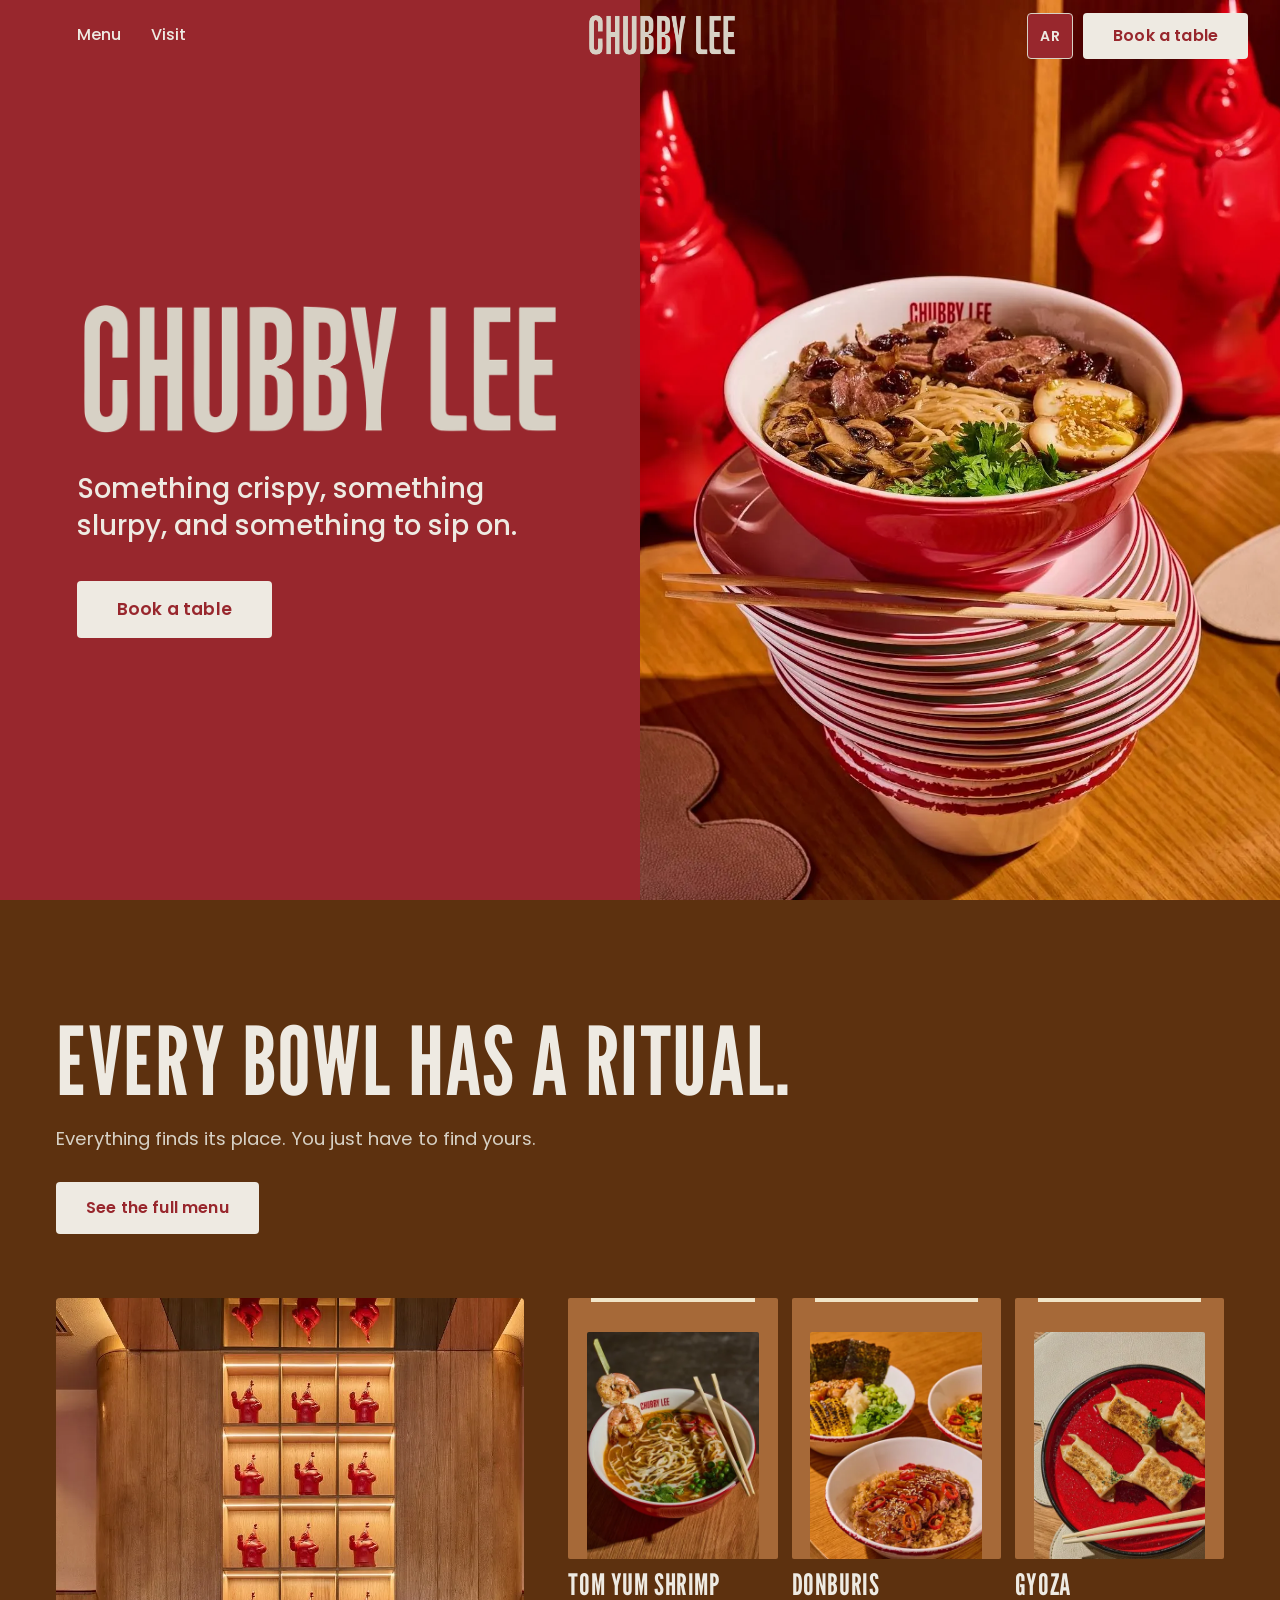
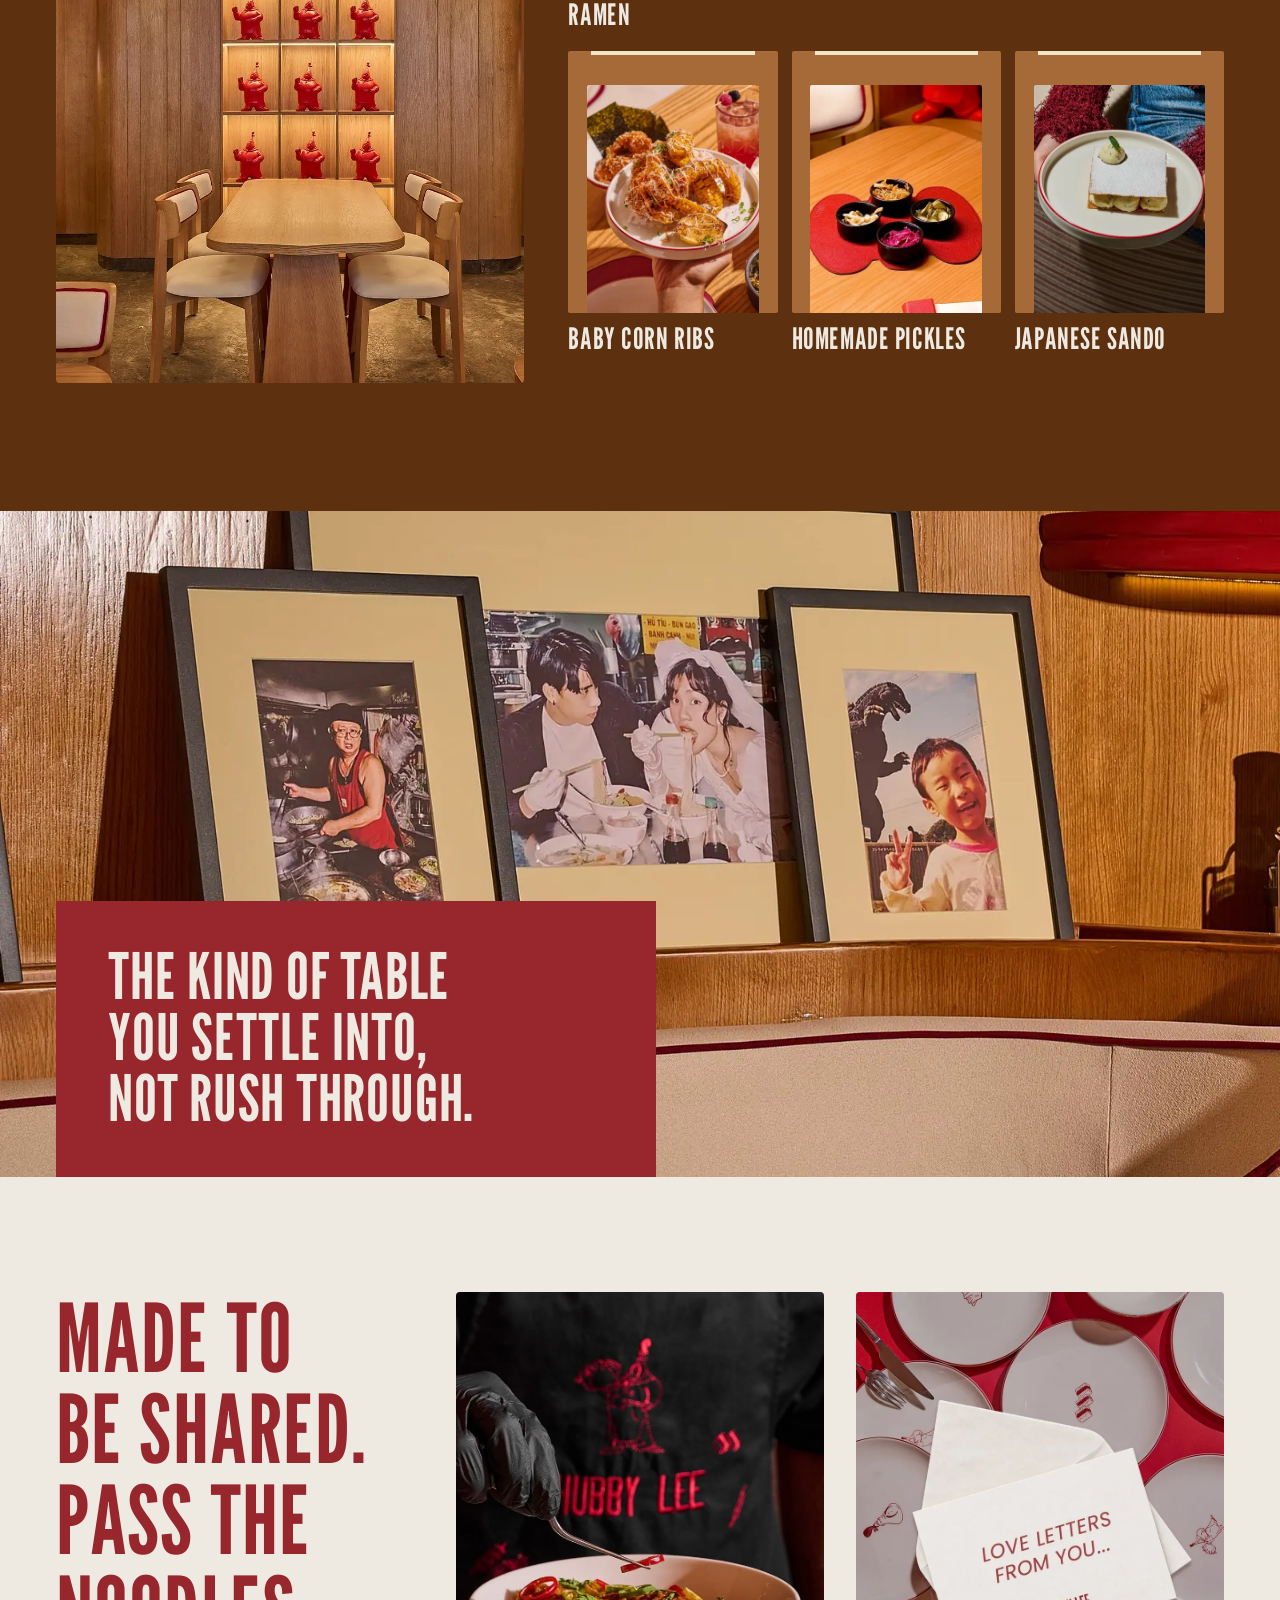
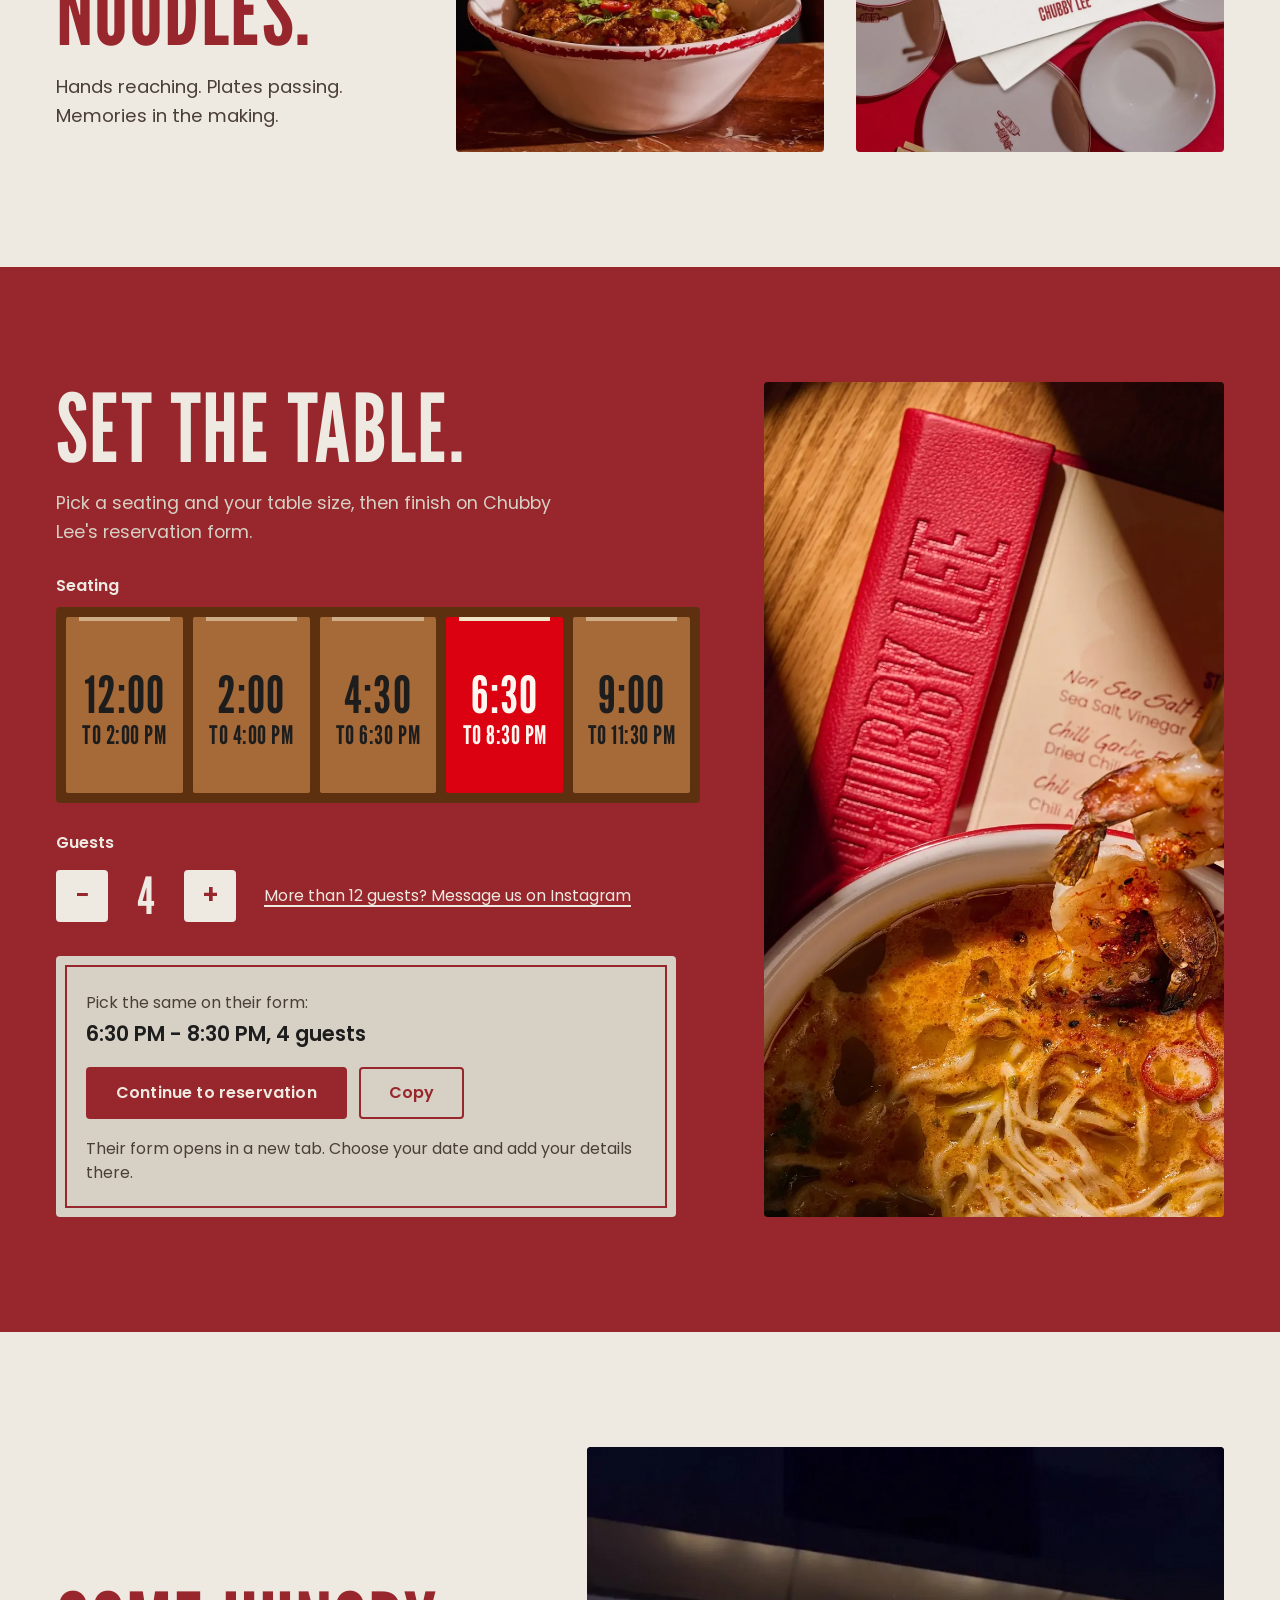
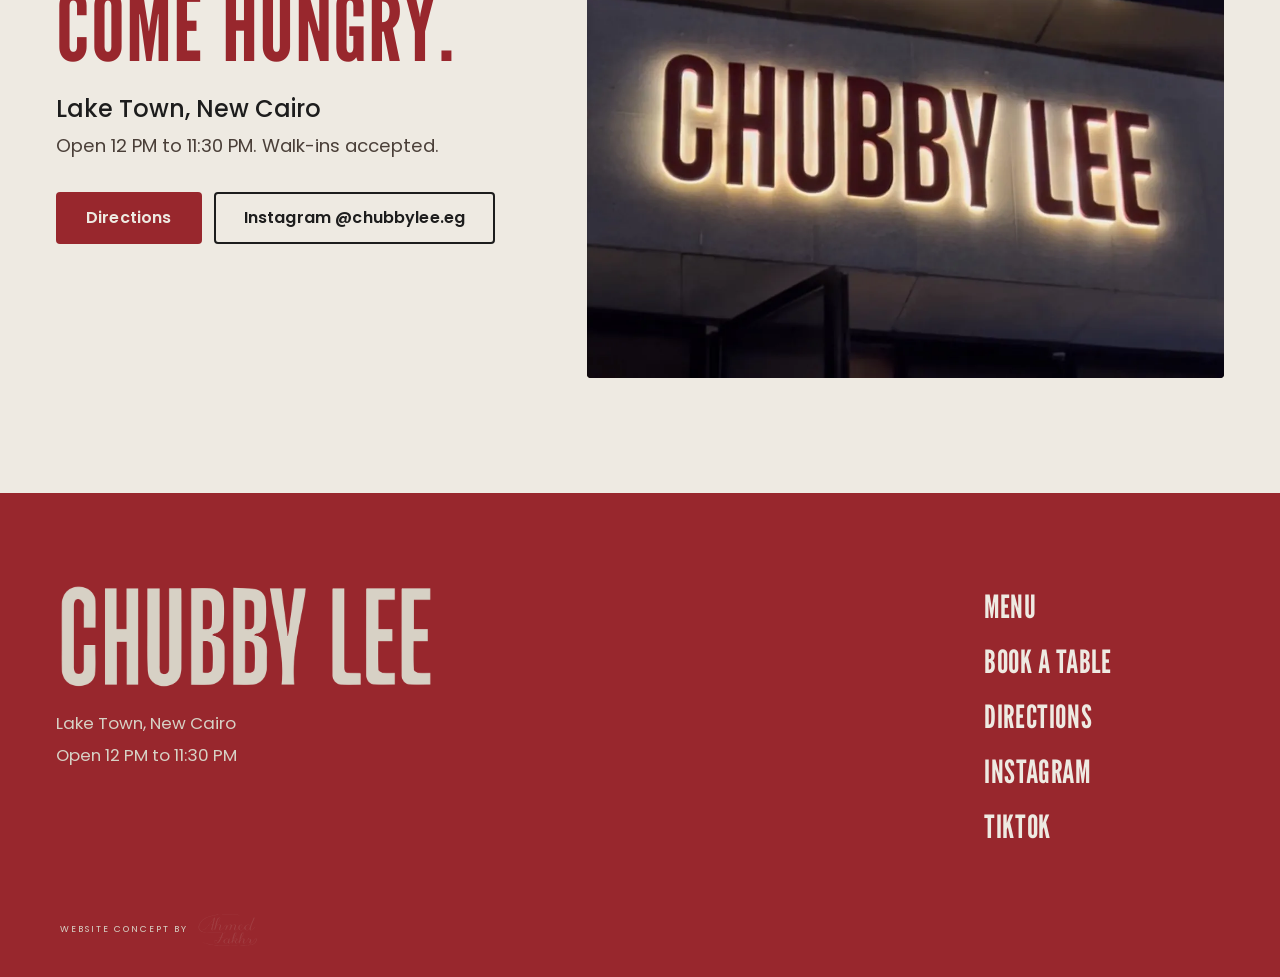
==== commit f43ca043: "Load first screen before showing; hero fits every screen Co-Authored-By: Claude Opus 5.5 <noreply@an" ====
--- a/index.html
+++ b/index.html
@@ -24,12 +24,13 @@
 <link rel="preload" href="fonts/poppins-5a6413.woff2" as="font" type="font/woff2" crossorigin>
 <link rel="preload" href="fonts/poppins-fd1924.woff2" as="font" type="font/woff2" crossorigin>
 <link rel="preload" as="image" href="img/hero.webp" type="image/webp" fetchpriority="high">
+<link rel="preload" as="image" href="img/logo-cream.png" type="image/png" fetchpriority="high">
 <script type="application/ld+json">{"@context": "https://schema.org", "@type": "Restaurant", "name": "Chubby Lee", "description": "Asian restaurant in Lake Town, New Cairo, built around a lit wall of red figurines. Ramen, donburis, gyoza, sandos and desserts.", "url": "https://ahmedfakhr1.github.io/chubbylee-preview/", "image": "https://ahmedfakhr1.github.io/chubbylee-preview/img/og.jpg", "logo": "https://ahmedfakhr1.github.io/chubbylee-preview/img/logo-red.png", "servesCuisine": "Asian", "hasMenu": "https://ahmedfakhr1.github.io/chubbylee-preview/menu.html", "acceptsReservations": "https://linktr.ee/ChubbyLeeEg", "address": {"@type": "PostalAddress", "streetAddress": "Lake Town", "addressLocality": "New Cairo", "addressCountry": "EG"}, "geo": {"@type": "GeoCoordinates", "latitude": 30.02664, "longitude": 31.53906}, "hasMap": "https://maps.app.goo.gl/s7n27jjWuFKzt7Va6", "sameAs": ["https://www.instagram.com/chubbylee.eg/", "https://www.tiktok.com/@chubbylee.eg", "https://linktr.ee/ChubbyLeeEg"]}</script>
-<style>html.fl body{opacity:0}body{transition:opacity .25s ease}</style>
-<link rel="stylesheet" href="fonts.css?v=1">
-<link rel="stylesheet" href="site.css?v=1">
-<script>(function(){var d=document,h=d.documentElement;h.classList.add("fl","js");var done=function(){h.classList.remove("fl")};setTimeout(done,1200);if(d.fonts&&d.fonts.load){Promise.all(["1em \"League Gothic\"", "400 1em Poppins", "500 1em Poppins", "600 1em Poppins", "600 1em Caveat"].map(function(f){return d.fonts.load(f)})).then(done,done)}else{done()}})();</script>
-<script src="app.js?v=1" defer></script>
+<style>html{background:#98272D}html.fl body{opacity:0}body{transition:opacity .4s ease}</style>
+<link rel="stylesheet" href="fonts.css?v=2">
+<link rel="stylesheet" href="site.css?v=2">
+<script>(function(){var d=document,h=d.documentElement,w=window,fin=false;h.classList.add("fl","js");var done=function(){if(fin)return;fin=true;w.__ready=Math.round(performance.now());h.classList.remove("fl")};setTimeout(done,3000);var go=function(){var ps=["1em \"League Gothic\"", "400 1em Poppins", "500 1em Poppins", "600 1em Poppins", "600 1em Caveat"].map(function(f){return d.fonts.load(f)});ps.push(d.fonts.ready);[".hero-photo img", ".hero-logo", ".menu-head-photo img", ".hdr-logo img"].forEach(function(s){var i=d.querySelector(s);if(i&&i.decode){ps.push(i.decode().catch(function(){}))}});Promise.all(ps).then(done,done)};if(d.fonts&&d.fonts.load){if(d.readyState==="loading"){d.addEventListener("DOMContentLoaded",go)}else{go()}}else{done()}})();</script>
+<script src="app.js?v=2" defer></script>
 </head>
 <body class="home" id="top">
 <a class="skip" href="#main">Skip to content</a>
@@ -70,7 +71,7 @@
     <p class="hero-line">Something crispy, something slurpy, and something to sip on.</p>
     <a class="btn btn-cream" href="#book">Book a table</a>
   </div>
-  <div class="hero-photo"><img src="img/hero.webp" alt="Beef Ramen in a red Chubby Lee bowl on a stack of plates, between two red figurines" width="1152" height="1440" fetchpriority="high"></div>
+  <div class="hero-photo"><img src="img/hero.webp" alt="Beef Ramen in a red Chubby Lee bowl on a stack of plates, between two red figurines" width="1152" height="1440" loading="eager" decoding="async" fetchpriority="high"></div>
 </section>
 
 <section class="wall" id="wall" aria-labelledby="wall-h">
--- a/site.css
+++ b/site.css
@@ -9,7 +9,7 @@
   --ease:cubic-bezier(.23,1,.32,1);
 }
 *,*::before,*::after{box-sizing:border-box}
-html{-webkit-text-size-adjust:100%;scroll-behavior:smooth;overflow-x:clip;color-scheme:light}
+html{-webkit-text-size-adjust:100%;scroll-behavior:smooth;overflow-x:clip;color-scheme:light;background:var(--brick)}
 body{margin:0;background:var(--paper);color:var(--ink);font:400 17px/1.6 var(--body);overflow-x:clip;-webkit-font-smoothing:antialiased;text-rendering:optimizeLegibility}
 img{display:block;max-width:100%;height:auto}
 a{color:inherit}
@@ -90,21 +90,23 @@
 }
 
 /* ---------- hero ---------- */
-.hero{display:grid;grid-template-columns:minmax(0,1fr);background:var(--brick);color:var(--paper)}
-.hero-photo{order:-1;position:relative;height:clamp(340px,56svh,560px);overflow:hidden}
-.hero-photo img{width:100%;height:100%;object-fit:cover;object-position:50% 58%}
-.hero-copy{padding:30px var(--gut) 44px}
+.hero{display:flex;flex-direction:column;height:100vh;height:100svh;min-height:440px;background:var(--brick);color:var(--paper)}
+.hero-photo{order:-1;position:relative;flex:0 1 58vh;flex-basis:58svh;min-height:0;overflow:hidden;background:var(--walnut)}
+.hero-photo img{position:absolute;inset:0;width:100%;height:100%;object-fit:cover;object-position:50% 60%}
+.hero-copy{flex:1 0 auto;display:flex;flex-direction:column;justify-content:center;align-items:flex-start;padding:clamp(14px,3svh,32px) var(--gut) clamp(18px,4svh,46px)}
 .hero-h1{font-size:0;line-height:0}
-.hero-logo{width:min(78%,300px);height:auto}
-.hero-line{font:500 1.3rem/1.38 var(--body);margin:20px 0 26px;max-width:19em;text-wrap:balance}
-@media(min-width:900px){
-  .hero{grid-template-columns:minmax(0,1fr) minmax(0,1fr);height:100svh;min-height:640px;max-height:1040px}
-  .hero-photo{order:0;height:auto}
-  .hero-copy{display:flex;flex-direction:column;justify-content:center;align-items:flex-start;padding:104px clamp(40px,6vw,104px) 64px}
-  .hero-logo{width:min(100%,560px)}
-  .hero-line{font-size:clamp(1.5rem,2.15vw,2.15rem);margin:34px 0 38px;max-width:17em}
-  .hero-copy .btn{min-height:58px;padding:0 38px;font-size:1.075rem}
-}
+.hero-logo{width:min(78%,360px,34vh);width:min(78%,360px,34svh);height:auto}
+.hero-line{font:500 clamp(1rem,2.6vh,1.3rem)/1.35 var(--body);font-size:clamp(1rem,2.6svh,1.3rem);margin:clamp(10px,2.2svh,20px) 0 clamp(14px,3svh,26px);max-width:19em;text-wrap:balance}
+.hero-copy .btn{min-height:clamp(46px,6.5svh,52px)}
+@media(min-width:900px),(orientation:landscape) and (max-height:540px){
+  .hero{display:grid;grid-template-columns:minmax(0,1fr) minmax(0,1fr);min-height:340px}
+  .hero-photo{order:0;flex:none}
+  .hero-copy{padding:clamp(64px,10svh,104px) clamp(24px,6vw,104px) clamp(24px,6svh,64px)}
+  .hero-logo{width:min(100%,560px,calc(52svh * 3.43))}
+  .hero-line{font-size:clamp(1.15rem,min(2.15vw,4.2svh),2.15rem);margin:clamp(14px,3.4svh,34px) 0 clamp(16px,4svh,38px);max-width:17em}
+  .hero-copy .btn{min-height:clamp(46px,6.4svh,58px);padding:0 clamp(26px,3vw,38px);font-size:1rem}
+}
+@media(min-width:900px) and (min-height:700px){.hero-copy .btn{font-size:1.075rem}}
 
 /* ---------- the shelf wall ---------- */
 section{position:relative}
@@ -113,7 +115,7 @@
 .wall-head h2{color:var(--paper)}
 .wall-head p{margin:18px 0 28px;font-size:1.15rem;max-width:30em;color:var(--putty)}
 .wall-grid{display:grid;grid-template-columns:minmax(0,1fr);gap:28px}
-.wall-photo{position:relative;aspect-ratio:1/1;overflow:hidden;border-radius:var(--r)}
+.wall-photo{position:relative;aspect-ratio:1/1;overflow:hidden;border-radius:var(--r);background:var(--oak-dim)}
 .wall-photo img{position:absolute;inset:0;width:100%;height:100%;object-fit:cover;object-position:50% 34%}
 .shelf{display:grid;grid-template-columns:repeat(2,minmax(0,1fr));gap:20px 12px;align-content:start}
 .cubby{display:block;text-decoration:none;color:var(--paper)}
@@ -162,7 +164,7 @@
 /* ---------- booking ---------- */
 .book{background:var(--brick);color:var(--paper);padding:0 0 clamp(72px,9vw,128px)}
 .book-grid{display:grid;grid-template-columns:minmax(0,1fr);gap:0;padding:0}
-.book-photo{position:relative;height:clamp(240px,62vw,380px);overflow:hidden}
+.book-photo{position:relative;height:clamp(240px,62vw,380px);overflow:hidden;background:var(--walnut)}
 .book-photo img{position:absolute;inset:0;width:100%;height:100%;object-fit:cover;object-position:50% 62%}
 .book-main{padding:44px var(--gut) 0}
 .book-main h2{color:var(--paper)}
@@ -255,7 +257,7 @@
 
 /* ---------- menu page ---------- */
 .menu-head{display:grid;grid-template-columns:minmax(0,1fr);background:var(--brick);color:var(--paper)}
-.menu-head-photo{order:-1;height:clamp(190px,48vw,320px);position:relative;overflow:hidden}
+.menu-head-photo{order:-1;height:clamp(190px,48vw,320px);position:relative;overflow:hidden;background:var(--putty)}
 .menu-head-photo img{position:absolute;inset:0;width:100%;height:100%;object-fit:cover;object-position:50% 40%}
 .menu-head-copy{padding:30px var(--gut) 40px}
 .menu-head h1{font-size:clamp(4.6rem,17vw,8.4rem)}
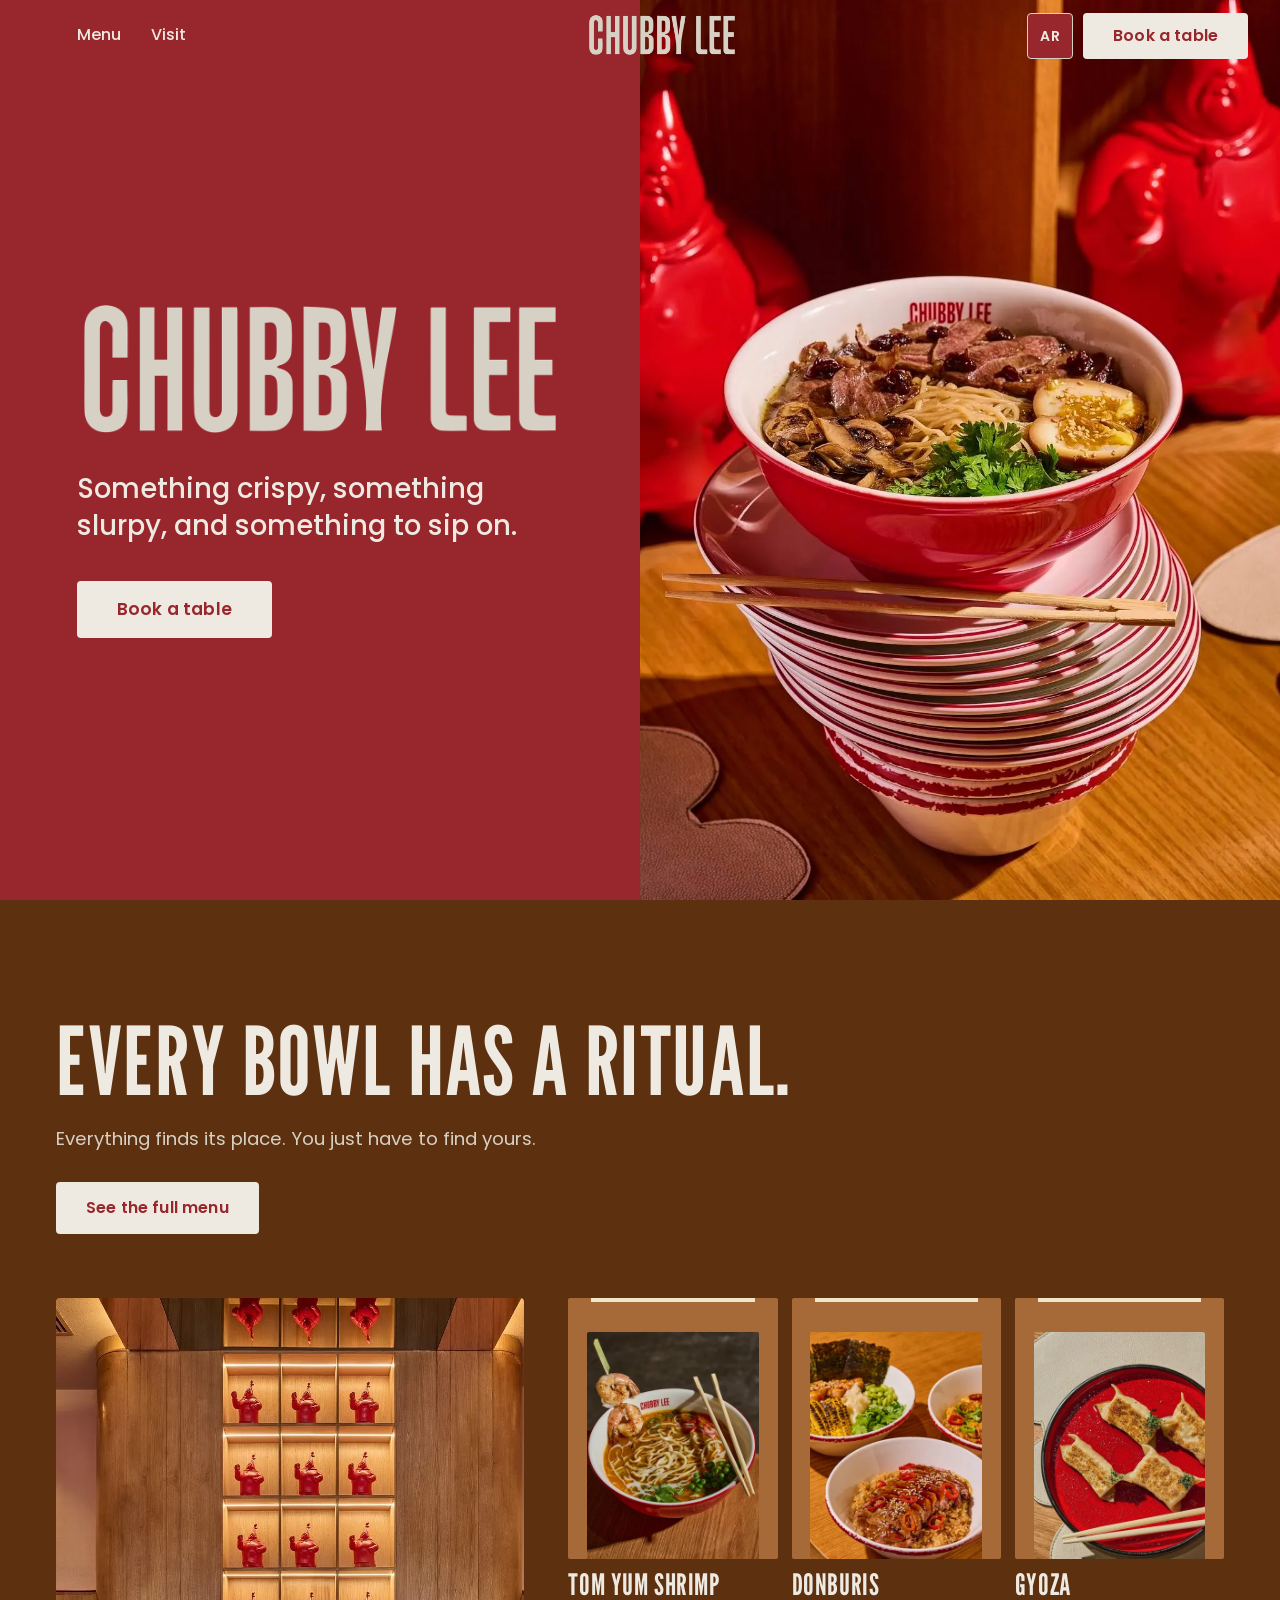
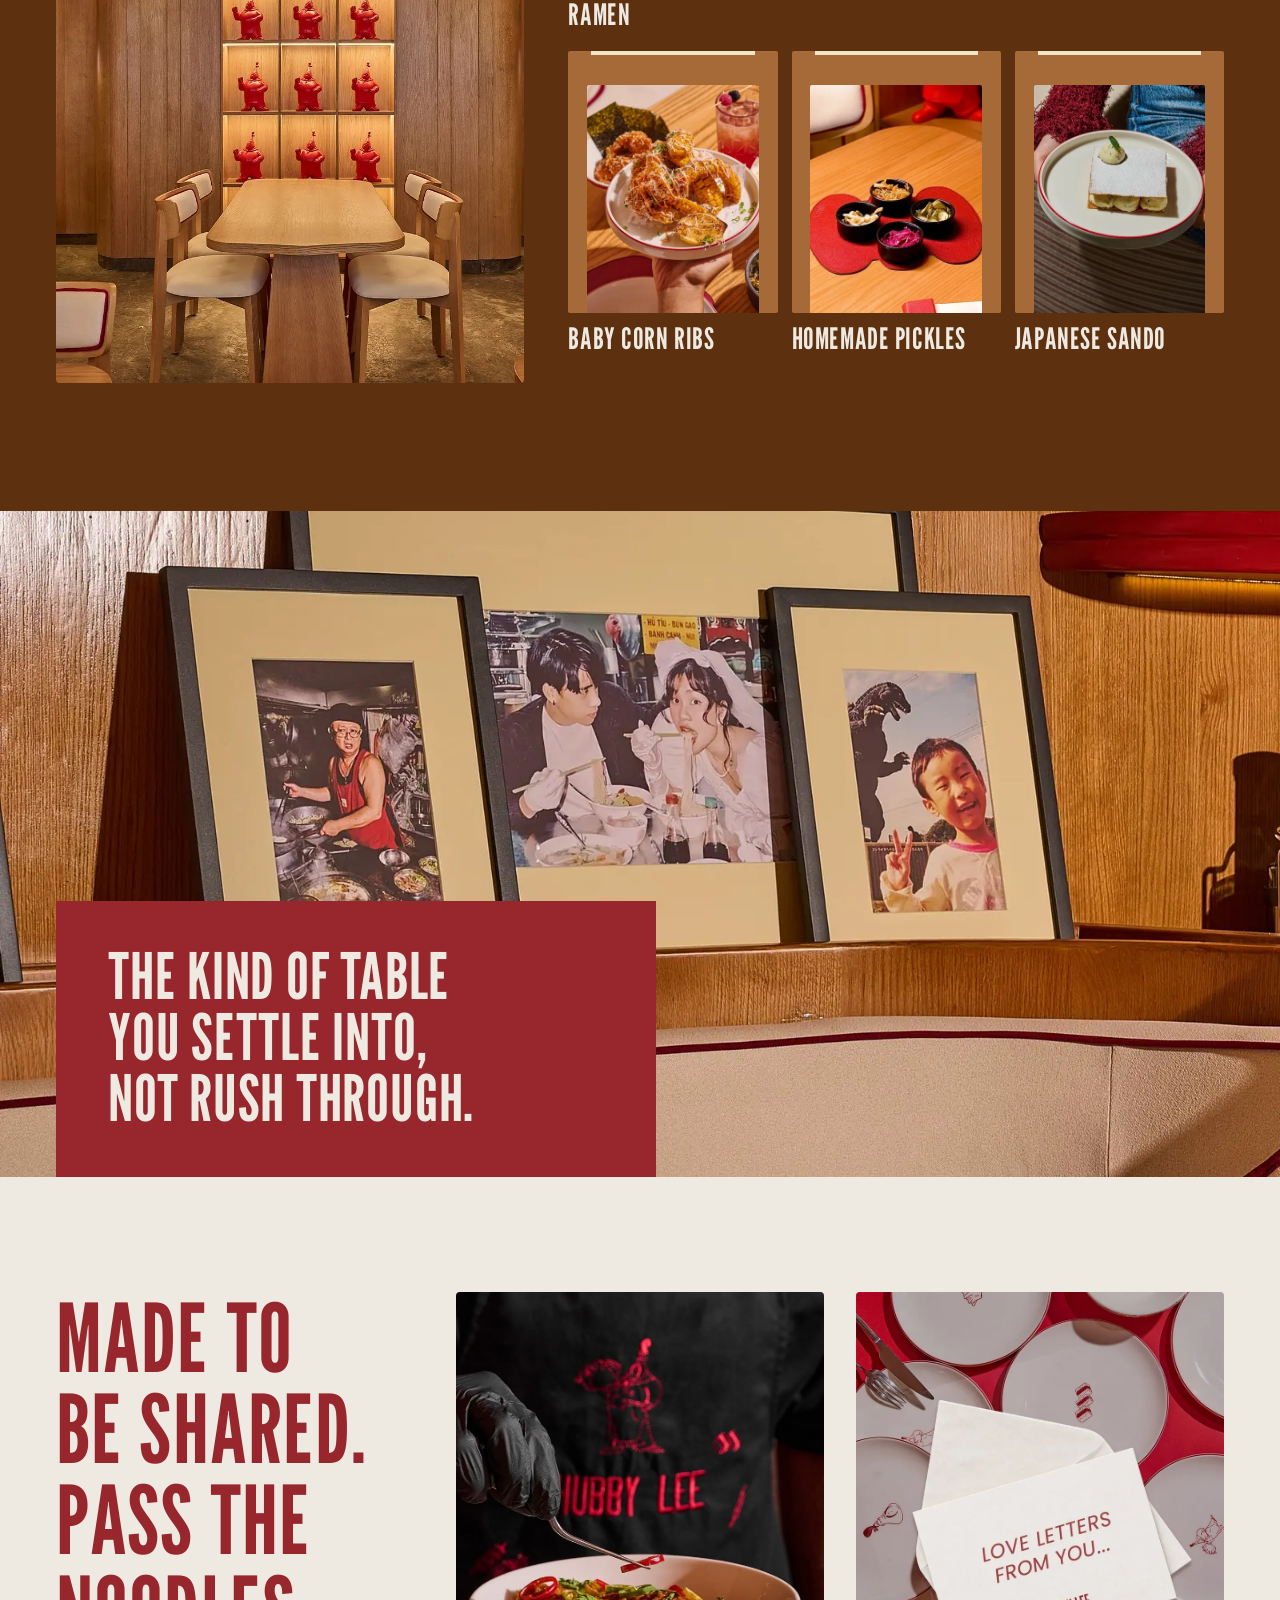
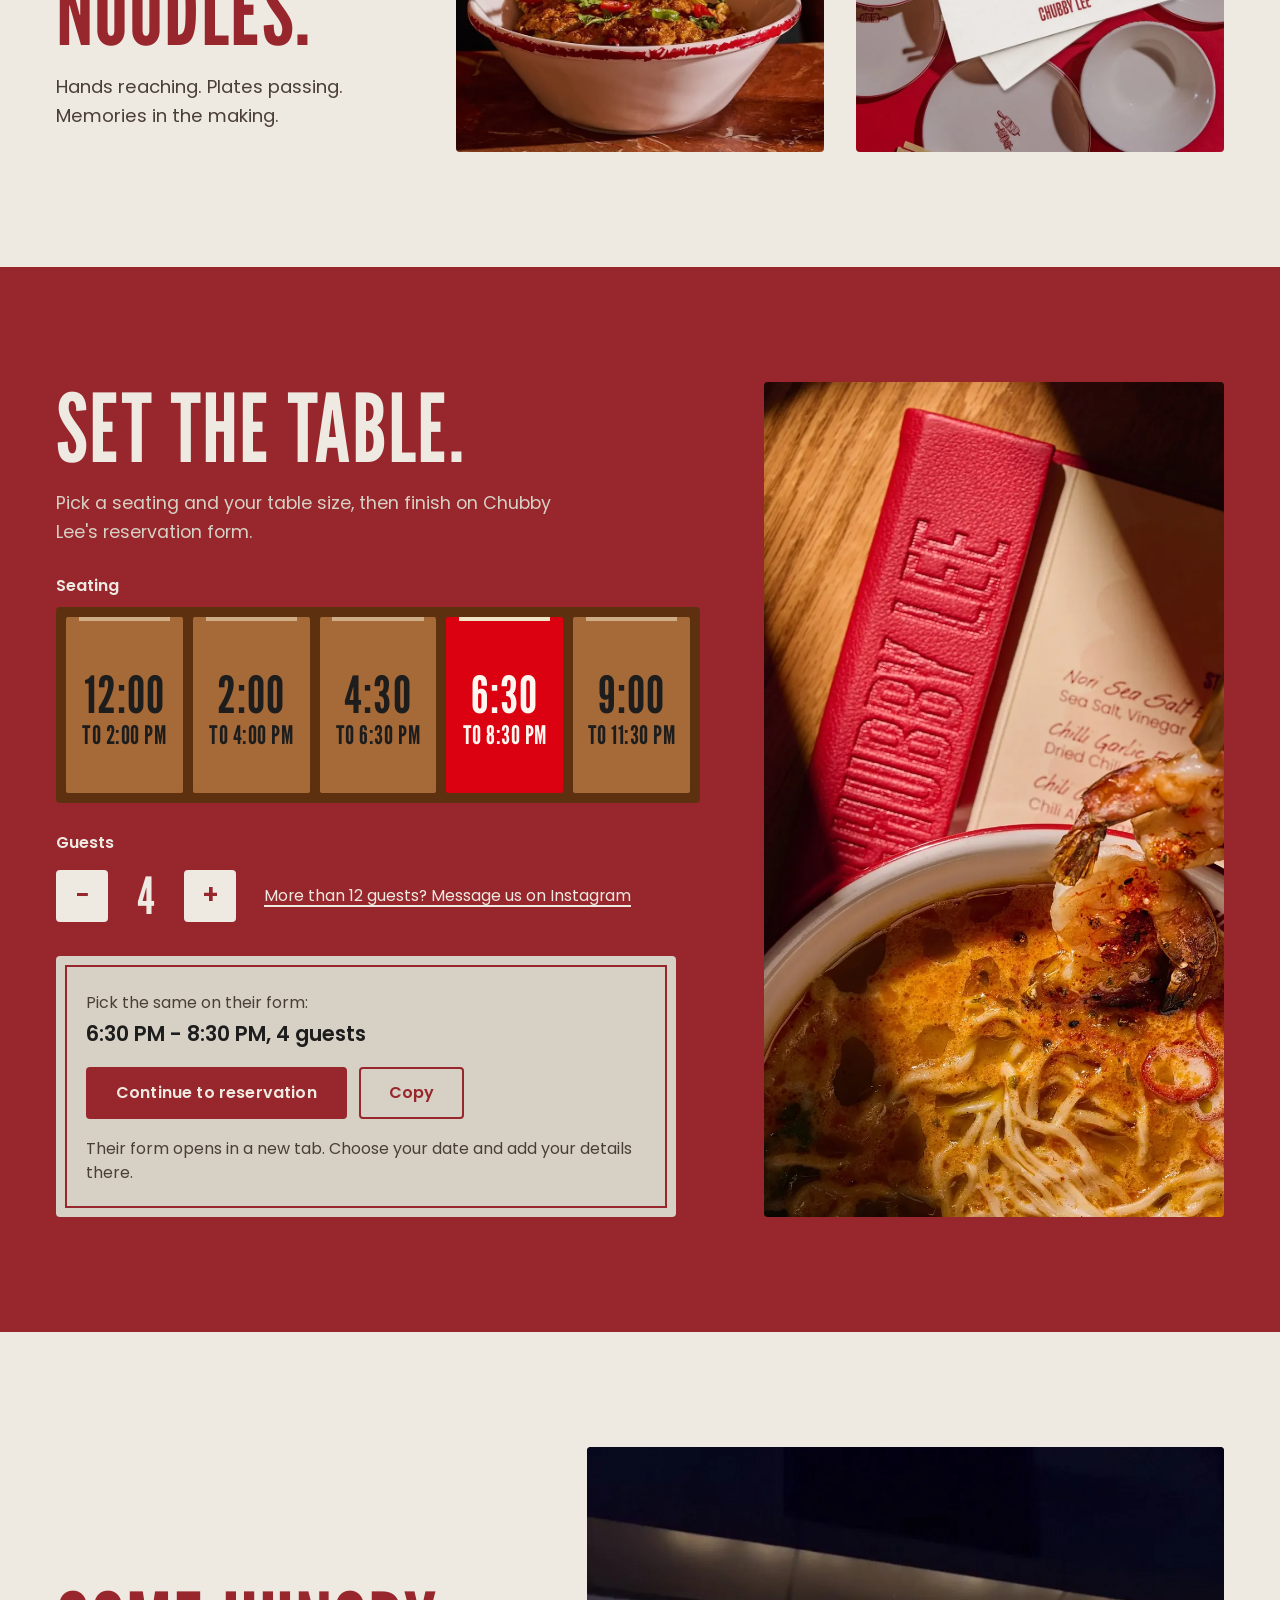
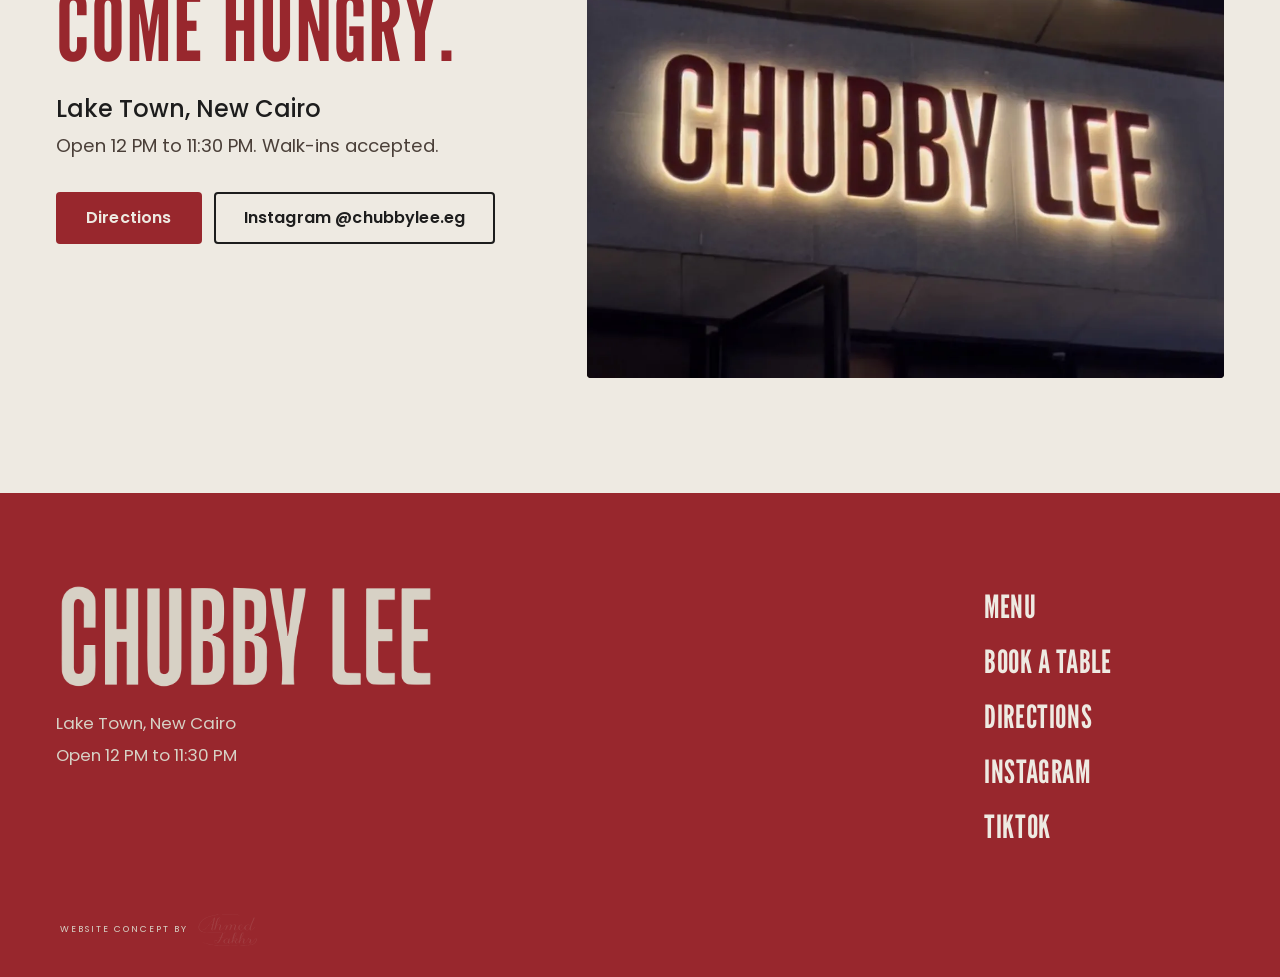
==== commit c79cadbd: "Opening intro with logo and loading line Co-Authored-By: Claude Opus 5.5 <noreply@anthropic.com> Cla" ====
--- a/index.html
+++ b/index.html
@@ -27,12 +27,13 @@
 <link rel="preload" as="image" href="img/logo-cream.png" type="image/png" fetchpriority="high">
 <script type="application/ld+json">{"@context": "https://schema.org", "@type": "Restaurant", "name": "Chubby Lee", "description": "Asian restaurant in Lake Town, New Cairo, built around a lit wall of red figurines. Ramen, donburis, gyoza, sandos and desserts.", "url": "https://ahmedfakhr1.github.io/chubbylee-preview/", "image": "https://ahmedfakhr1.github.io/chubbylee-preview/img/og.jpg", "logo": "https://ahmedfakhr1.github.io/chubbylee-preview/img/logo-red.png", "servesCuisine": "Asian", "hasMenu": "https://ahmedfakhr1.github.io/chubbylee-preview/menu.html", "acceptsReservations": "https://linktr.ee/ChubbyLeeEg", "address": {"@type": "PostalAddress", "streetAddress": "Lake Town", "addressLocality": "New Cairo", "addressCountry": "EG"}, "geo": {"@type": "GeoCoordinates", "latitude": 30.02664, "longitude": 31.53906}, "hasMap": "https://maps.app.goo.gl/s7n27jjWuFKzt7Va6", "sameAs": ["https://www.instagram.com/chubbylee.eg/", "https://www.tiktok.com/@chubbylee.eg", "https://linktr.ee/ChubbyLeeEg"]}</script>
 <style>html{background:#98272D}html.fl body{opacity:0}body{transition:opacity .4s ease}</style>
-<link rel="stylesheet" href="fonts.css?v=2">
-<link rel="stylesheet" href="site.css?v=2">
-<script>(function(){var d=document,h=d.documentElement,w=window,fin=false;h.classList.add("fl","js");var done=function(){if(fin)return;fin=true;w.__ready=Math.round(performance.now());h.classList.remove("fl")};setTimeout(done,3000);var go=function(){var ps=["1em \"League Gothic\"", "400 1em Poppins", "500 1em Poppins", "600 1em Poppins", "600 1em Caveat"].map(function(f){return d.fonts.load(f)});ps.push(d.fonts.ready);[".hero-photo img", ".hero-logo", ".menu-head-photo img", ".hdr-logo img"].forEach(function(s){var i=d.querySelector(s);if(i&&i.decode){ps.push(i.decode().catch(function(){}))}});Promise.all(ps).then(done,done)};if(d.fonts&&d.fonts.load){if(d.readyState==="loading"){d.addEventListener("DOMContentLoaded",go)}else{go()}}else{done()}})();</script>
-<script src="app.js?v=2" defer></script>
+<link rel="stylesheet" href="fonts.css?v=3">
+<link rel="stylesheet" href="site.css?v=3">
+<script>(function(){var d=document,h=d.documentElement,w=window,t0=performance.now(),first=false,lifted=false;try{first=!localStorage.getItem("chubbylee-intro")}catch(e){}h.classList.add("js");var rm=w.matchMedia&&w.matchMedia("(prefers-reduced-motion: reduce)").matches;if(first){h.classList.add("veiled");try{localStorage.setItem("chubbylee-intro","1")}catch(e){}}else{h.classList.add("fl")}var lift=function(){if(lifted)return;lifted=true;w.__ready=Math.round(performance.now());if(!first){h.classList.remove("fl");return}var v=d.getElementById("veil");if(!v||rm){h.classList.remove("veiled");return}v.classList.add("out");setTimeout(function(){h.classList.remove("veiled")},800)};var settle=function(){if(!first){lift();return}var wait=rm?0:Math.max(260,1200-(performance.now()-t0));setTimeout(lift,wait)};setTimeout(lift,first?2500:3000);if(first){d.addEventListener("keydown",lift);d.addEventListener("click",lift)}var go=function(){var ps=["1em \"League Gothic\"", "400 1em Poppins", "500 1em Poppins", "600 1em Poppins", "600 1em Caveat"].map(function(f){return d.fonts.load(f)});ps.push(d.fonts.ready);[".hero-photo img", ".hero-logo", ".menu-head-photo img", ".hdr-logo img"].forEach(function(s){var i=d.querySelector(s);if(i&&i.decode){ps.push(i.decode().catch(function(){}))}});var n=0,t=ps.length,f=d.getElementById("veil-fill");ps.forEach(function(p){p.then(function(){n++;if(f)f.style.transform="scaleX("+(n/t)+")"},function(){n++;if(f)f.style.transform="scaleX("+(n/t)+")"})});Promise.all(ps).then(settle,settle)};if(d.fonts&&d.fonts.load){if(d.readyState==="loading"){d.addEventListener("DOMContentLoaded",go)}else{go()}}else{lift()}})();</script>
+<script src="app.js?v=3" defer></script>
 </head>
 <body class="home" id="top">
+<div class="veil" id="veil" aria-hidden="true"><img class="veil-logo" src="img/logo-cream.png" alt="" width="1100" height="321"><span class="veil-track"><span class="veil-fill" id="veil-fill"></span></span></div>
 <a class="skip" href="#main">Skip to content</a>
 <header class="hdr hdr-home" id="hdr">
   <div class="hdr-in">
--- a/site.css
+++ b/site.css
@@ -42,6 +42,17 @@
   .btn-line:hover{background:var(--brick);color:var(--paper)}
   .btn-line-dark:hover{background:var(--ink);color:var(--paper)}
 }
+
+/* ---------- opening veil (first visit only) ---------- */
+.veil{position:fixed;inset:0;z-index:300;background:var(--brick);display:none;flex-direction:column;align-items:center;justify-content:center;gap:26px}
+html.veiled .veil{display:flex}
+.veil-logo{width:140px;height:auto;opacity:0;transform:translateY(8px);animation:veil-in .8s var(--ease) .1s forwards}
+.veil-track{display:block;width:120px;height:1px;background:rgba(215,209,197,.28);overflow:hidden}
+.veil-fill{display:block;width:100%;height:100%;background:var(--putty);transform:scaleX(0);transform-origin:0 50%;transition:transform .4s ease}
+.veil.out{opacity:0;pointer-events:none;transition:opacity .8s ease}
+@keyframes veil-in{to{opacity:1;transform:none}}
+@media(min-width:900px){.veil-logo{width:180px}}
+@media (prefers-reduced-motion:reduce){.veil-logo{animation:none;opacity:1;transform:none}.veil.out{transition:none}}
 
 /* ---------- header ---------- */
 .hdr{position:absolute;inset:0 0 auto 0;z-index:60;color:var(--paper)}
